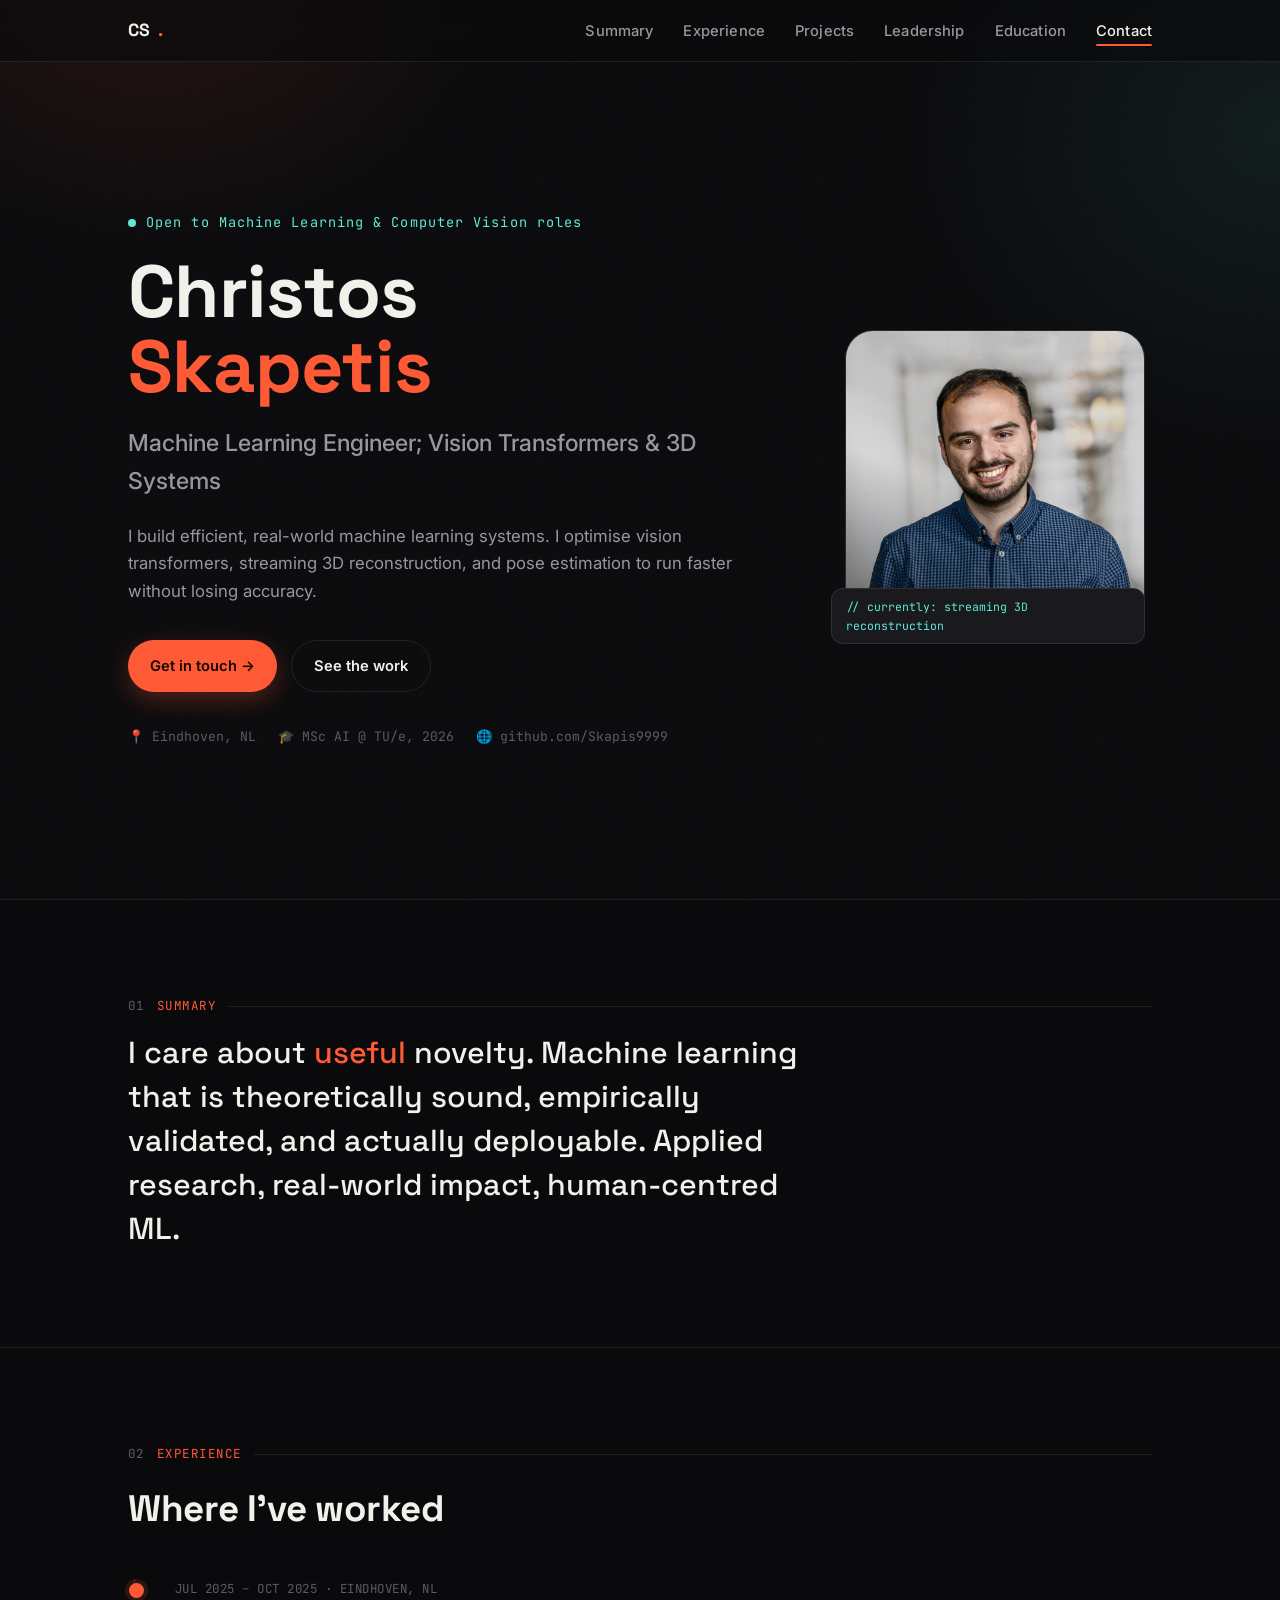
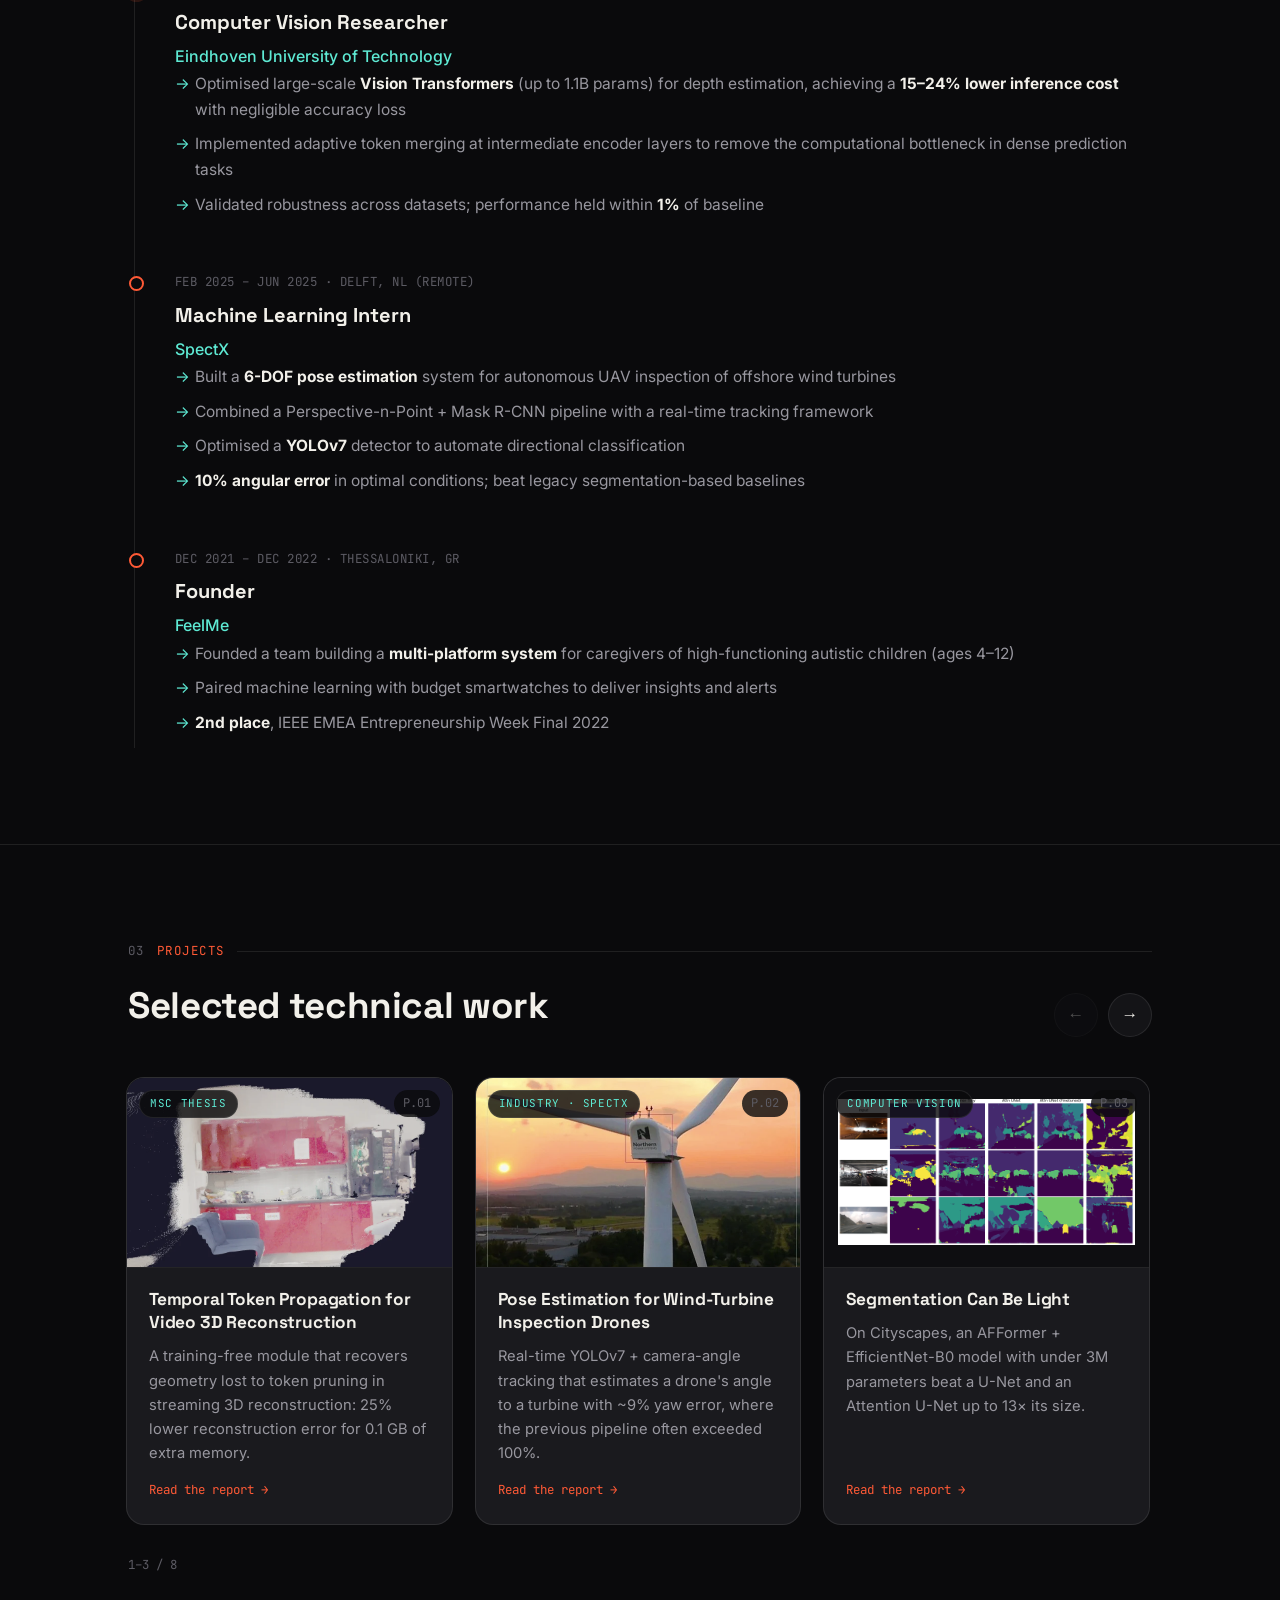
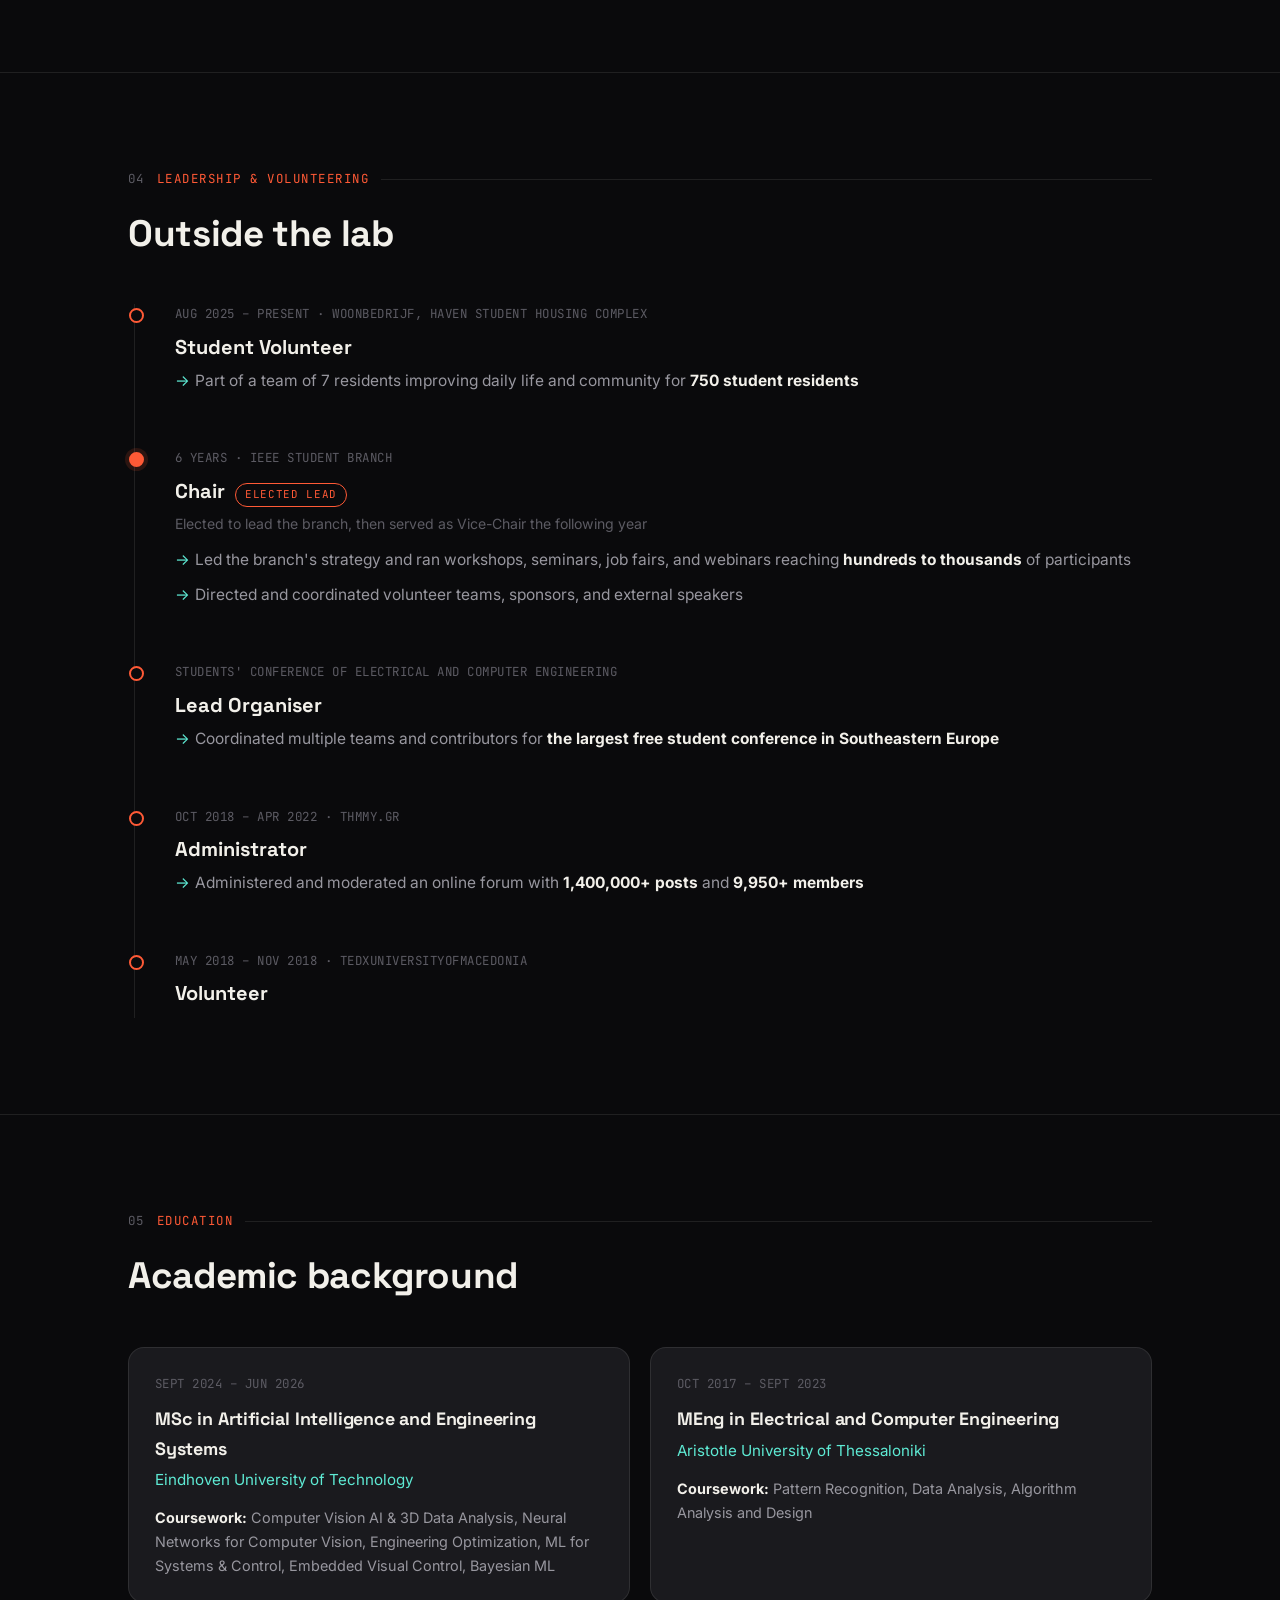
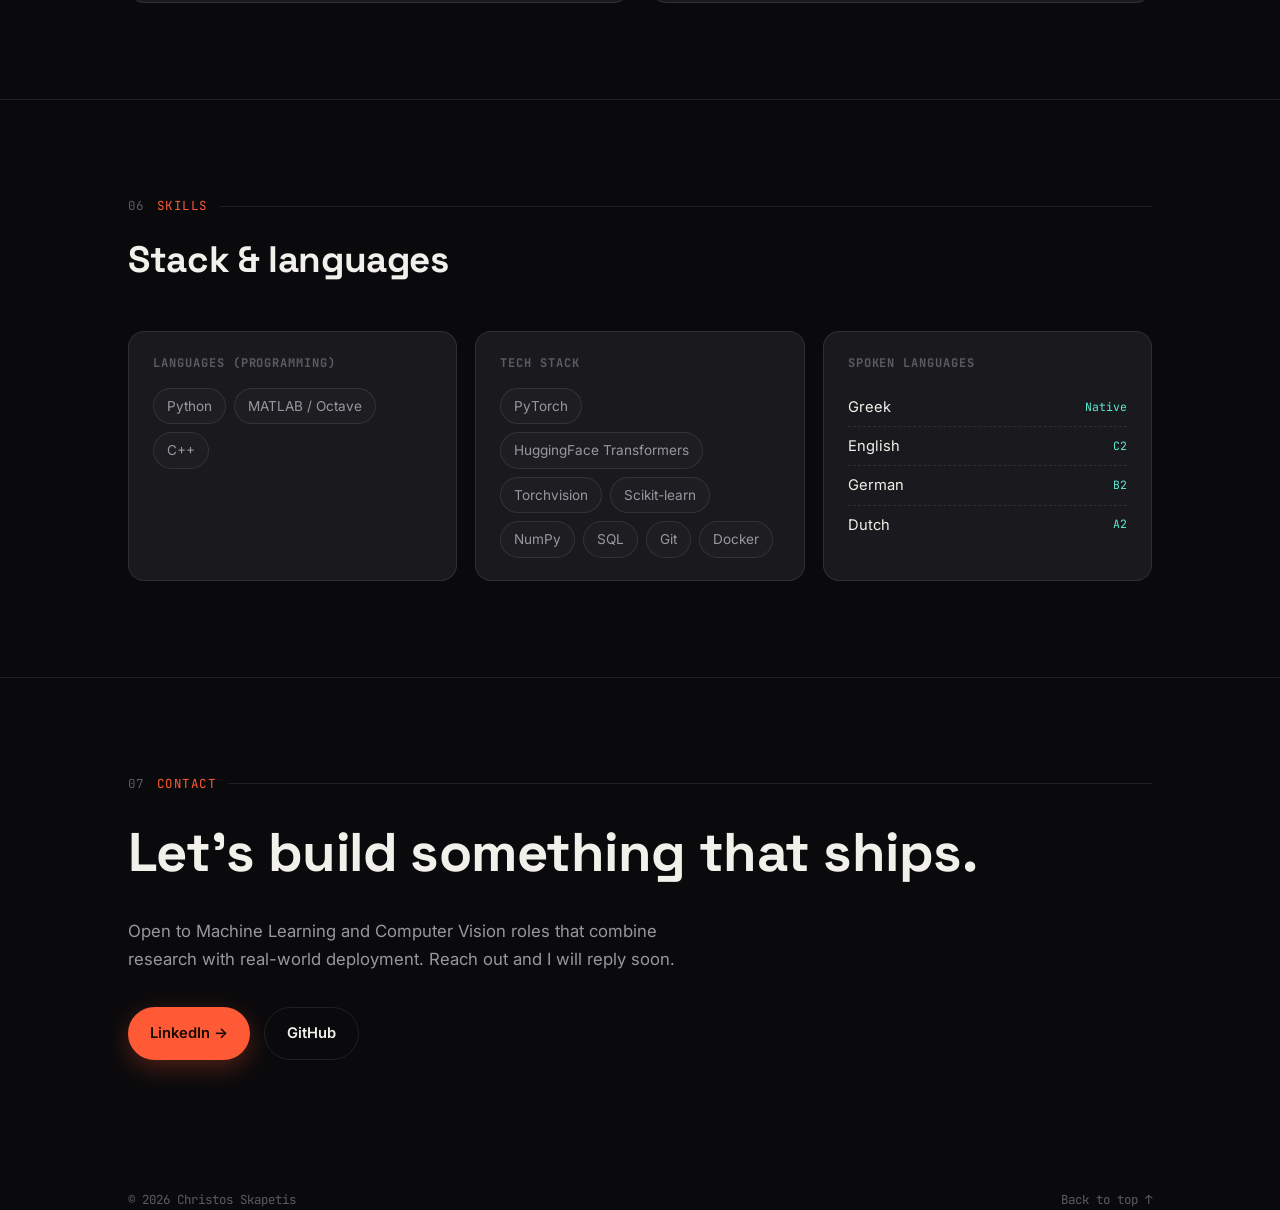
==== index.html @ 9db01f13 "Add volunteering, correct Vice-Chair order, fix MEng end date" ====
<!DOCTYPE html>
<html lang="en">
<head>
    <meta charset="UTF-8">
    <meta name="viewport" content="width=device-width, initial-scale=1.0">
        <meta name="description" content="Christos Skapetis is a Machine Learning Engineer focused on vision transformers, 3D reconstruction, depth estimation, pose estimation, and efficient AI systems.">
        <meta name="keywords" content="Christos Skapetis, machine learning engineer, computer vision, vision transformers, 3D reconstruction, depth estimation, pose estimation, streaming 3D reconstruction, token pruning, RAG, Eindhoven University of Technology">
        <meta name="author" content="Christos Skapetis">
        <meta name="robots" content="index,follow,max-image-preview:large">
        <link rel="canonical" href="https://skapis9999.github.io/">
        <meta property="og:type" content="profile">
        <meta property="og:site_name" content="Christos Skapetis">
        <meta property="og:locale" content="en_US">
        <meta property="og:title" content="Christos Skapetis - Machine Learning Engineer">
        <meta property="og:description" content="Machine Learning Engineer focused on vision transformers, 3D reconstruction, depth estimation, pose estimation, and efficient AI systems.">
        <meta property="og:url" content="https://skapis9999.github.io/">
        <meta property="og:image" content="https://skapis9999.github.io/og-image.png">
        <meta property="og:image:type" content="image/png">
        <meta property="og:image:width" content="1200">
        <meta property="og:image:height" content="630">
        <meta property="og:image:alt" content="Christos Skapetis - Machine Learning Engineer">
        <meta property="profile:first_name" content="Christos">
        <meta property="profile:last_name" content="Skapetis">
        <meta name="twitter:card" content="summary_large_image">
        <meta name="twitter:title" content="Christos Skapetis - Machine Learning Engineer">
        <meta name="twitter:description" content="Machine Learning Engineer focused on vision transformers, 3D reconstruction, depth estimation, pose estimation, and efficient AI systems.">
        <meta name="twitter:image" content="https://skapis9999.github.io/og-image.png">
        <meta name="theme-color" content="#0a0a0c">
        <link rel="icon" href="favicon.svg" type="image/svg+xml">
        <link rel="apple-touch-icon" href="apple-touch-icon.png">
        <link rel="manifest" href="manifest.json">
        <title>Christos Skapetis | Machine Learning Engineer & AI Researcher</title>
        <link rel="preconnect" href="https://fonts.googleapis.com">
        <link rel="preconnect" href="https://fonts.gstatic.com" crossorigin>
        <link href="https://fonts.googleapis.com/css2?family=Space+Grotesk:wght@500;600;700&family=Inter:wght@400;500;600&family=JetBrains+Mono:wght@400;500&display=swap" rel="stylesheet">
        <script type="application/ld+json">
        {
            "@context": "https://schema.org",
            "@type": "Person",
            "@id": "https://skapis9999.github.io/#person",
            "name": "Christos Skapetis",
            "jobTitle": "Machine Learning Engineer",
            "description": "Machine Learning Engineer focused on vision transformers, 3D reconstruction, depth estimation, pose estimation, and efficient AI systems.",
            "url": "https://skapis9999.github.io/",
            "image": "https://skapis9999.github.io/profile.jpg",
            "address": {
                "@type": "PostalAddress",
                "addressLocality": "Eindhoven",
                "addressCountry": "NL"
            },
            "sameAs": [
                "https://github.com/Skapis9999",
                "https://linkedin.com/in/christos-skapetis"
            ],
            "alumniOf": [
                {
                    "@type": "CollegeOrUniversity",
                    "name": "Eindhoven University of Technology"
                },
                {
                    "@type": "CollegeOrUniversity",
                    "name": "Aristotle University of Thessaloniki"
                }
            ],
            "knowsAbout": [
                "Machine Learning",
                "Computer Vision",
                "Vision Transformers",
                "3D Reconstruction",
                "Depth Estimation",
                "Pose Estimation",
                "PyTorch",
                "Retrieval-Augmented Generation"
            ],
            "knowsLanguage": [
                { "@type": "Language", "name": "Greek" },
                { "@type": "Language", "name": "English" },
                { "@type": "Language", "name": "German" },
                { "@type": "Language", "name": "Dutch" }
            ]
        }
        </script>
    <style>
        :root {
            --bg: #0a0a0c;
            --bg-raised: #141417;
            --bg-card: #1a1a1e;
            --line: rgba(255,255,255,0.09);
            --text: #f2f0ea;
            --text-dim: #98979f;
            --text-faint: #5c5b63;
            --accent: #ff5a36;
            --accent-soft: rgba(255,90,54,0.14);
            --accent-2: #5eead4;
            --accent-2-soft: rgba(94,234,212,0.14);
            --maxw: 1080px;
        }
        * { margin: 0; padding: 0; box-sizing: border-box; }
        html { scroll-behavior: smooth; }
        @media (prefers-reduced-motion: reduce) {
            html { scroll-behavior: auto; }
            * { animation-duration: 0.01ms !important; animation-iteration-count: 1 !important; transition-duration: 0.01ms !important; }
        }
        body {
            font-family: 'Inter', -apple-system, BlinkMacSystemFont, 'Segoe UI', sans-serif;
            background: var(--bg);
            color: var(--text);
            line-height: 1.65;
            overflow-x: hidden;
            position: relative;
        }
        body::before {
            content: "";
            position: fixed;
            inset: 0;
            z-index: 0;
            pointer-events: none;
            background:
                radial-gradient(600px 500px at 12% -5%, rgba(255,90,54,0.12), transparent 60%),
                radial-gradient(700px 600px at 100% 15%, rgba(94,234,212,0.08), transparent 55%);
        }
        .grain {
            position: fixed;
            inset: 0;
            z-index: 0;
            pointer-events: none;
            opacity: 0.035;
            background-image: url("data:image/svg+xml,%3Csvg xmlns='http://www.w3.org/2000/svg' width='140' height='140'%3E%3Cfilter id='n'%3E%3CfeTurbulence type='fractalNoise' baseFrequency='0.9' numOctaves='2' stitchTiles='stitch'/%3E%3C/filter%3E%3Crect width='100%25' height='100%25' filter='url(%23n)'/%3E%3C/svg%3E");
        }
        h1, h2, h3 { font-family: 'Space Grotesk', 'Inter', sans-serif; letter-spacing: -0.01em; }
        a { color: inherit; }
        ::selection { background: var(--accent); color: #0a0a0c; }

        .wrap { max-width: var(--maxw); margin: 0 auto; padding: 0 28px; position: relative; z-index: 1; }

        /* Nav */
        nav {
            position: fixed;
            top: 0; left: 0; right: 0;
            z-index: 50;
            backdrop-filter: blur(14px);
            background: rgba(10,10,12,0.7);
            border-bottom: 1px solid var(--line);
        }
        .nav-inner {
            max-width: var(--maxw);
            margin: 0 auto;
            padding: 16px 28px;
            display: flex;
            align-items: center;
            justify-content: space-between;
        }
        .brand {
            font-family: 'Space Grotesk', sans-serif;
            font-weight: 700;
            font-size: 1.1em;
            text-decoration: none;
            display: flex;
            align-items: center;
            gap: 8px;
        }
        .brand .dot { color: var(--accent); }
        .nav-links {
            display: flex;
            gap: 30px;
            list-style: none;
        }
        .nav-links a {
            text-decoration: none;
            color: var(--text-dim);
            font-size: 0.92em;
            font-weight: 500;
            letter-spacing: 0.01em;
            transition: color 0.2s;
            position: relative;
        }
        .nav-links a:hover, .nav-links a.active { color: var(--text); }
        .nav-links a.active::after {
            content: "";
            position: absolute;
            left: 0; right: 0; bottom: -6px;
            height: 2px;
            background: var(--accent);
            border-radius: 2px;
        }
        .nav-toggle {
            display: none;
            background: none;
            border: 1px solid var(--line);
            border-radius: 8px;
            width: 40px; height: 40px;
            color: var(--text);
            cursor: pointer;
            font-size: 1.1em;
        }
        @media (max-width: 720px) {
            .nav-links { display: none; }
            .nav-toggle { display: block; }
            .nav-links.mobile-open {
                display: flex;
                flex-direction: column;
                position: fixed;
                top: 61px; left: 0; right: 0;
                background: var(--bg-raised);
                padding: 20px 28px 26px;
                border-bottom: 1px solid var(--line);
                gap: 18px;
            }
        }

        /* Section shell */
        section { position: relative; z-index: 1; padding: 96px 0; border-bottom: 1px solid var(--line); }
        section:last-of-type { border-bottom: none; }
        .kicker {
            display: flex;
            align-items: center;
            gap: 12px;
            font-family: 'JetBrains Mono', monospace;
            font-size: 0.78em;
            letter-spacing: 0.12em;
            color: var(--accent);
            text-transform: uppercase;
            margin-bottom: 14px;
        }
        .kicker .num { color: var(--text-faint); }
        .kicker .rule { flex: 1; height: 1px; background: var(--line); }
        .section-title {
            font-size: clamp(1.6em, 4vw, 2.3em);
            font-weight: 700;
            margin-bottom: 40px;
        }
        .reveal { opacity: 0; transform: translateY(22px); transition: opacity 0.7s ease, transform 0.7s ease; }
        .reveal.in { opacity: 1; transform: translateY(0); }

        /* Hero */
        .hero {
            min-height: 100vh;
            display: flex;
            align-items: center;
            padding-top: 120px;
            padding-bottom: 60px;
            border-bottom: 1px solid var(--line);
        }
        .hero-grid {
            display: grid;
            grid-template-columns: 1.35fr 0.65fr;
            gap: 56px;
            align-items: center;
        }
        .eyebrow {
            font-family: 'JetBrains Mono', monospace;
            font-size: 0.85em;
            color: var(--accent-2);
            letter-spacing: 0.08em;
            margin-bottom: 20px;
            display: flex;
            align-items: center;
            gap: 10px;
        }
        .eyebrow .pulse {
            width: 8px; height: 8px; border-radius: 50%;
            background: var(--accent-2);
            box-shadow: 0 0 0 0 rgba(94,234,212,0.6);
            animation: pulse 2.2s infinite;
        }
        @keyframes pulse {
            0% { box-shadow: 0 0 0 0 rgba(94,234,212,0.55); }
            70% { box-shadow: 0 0 0 9px rgba(94,234,212,0); }
            100% { box-shadow: 0 0 0 0 rgba(94,234,212,0); }
        }
        .hero h1 {
            font-size: clamp(2.6em, 7vw, 4.6em);
            font-weight: 700;
            line-height: 1.02;
            margin-bottom: 20px;
        }
        .hero h1 .accent-text {
            color: var(--accent);
        }
        .hero-role {
            font-size: clamp(1.1em, 2.4vw, 1.45em);
            color: var(--text-dim);
            font-weight: 500;
            margin-bottom: 22px;
        }
        .hero-summary {
            font-size: 1.05em;
            color: var(--text-dim);
            max-width: 56ch;
            margin-bottom: 34px;
        }
        .hero-actions { display: flex; gap: 14px; flex-wrap: wrap; margin-bottom: 34px; }
        .btn {
            display: inline-flex;
            align-items: center;
            gap: 8px;
            padding: 13px 22px;
            border-radius: 999px;
            font-weight: 600;
            font-size: 0.92em;
            text-decoration: none;
            transition: transform 0.2s, box-shadow 0.2s, background 0.2s, border-color 0.2s;
        }
        .btn-primary {
            background: var(--accent);
            color: #140700;
            box-shadow: 0 8px 24px rgba(255,90,54,0.28);
        }
        .btn-primary:hover { transform: translateY(-2px); box-shadow: 0 12px 30px rgba(255,90,54,0.4); }
        .btn-ghost {
            border: 1px solid var(--line);
            color: var(--text);
            background: transparent;
        }
        .btn-ghost:hover { border-color: var(--accent-2); color: var(--accent-2); transform: translateY(-2px); }
        .hero-meta {
            display: flex;
            gap: 22px;
            flex-wrap: wrap;
            font-family: 'JetBrains Mono', monospace;
            font-size: 0.82em;
            color: var(--text-faint);
        }
        .hero-meta span { display: flex; align-items: center; gap: 7px; }

        .hero-photo-wrap {
            position: relative;
            justify-self: center;
        }
        .hero-photo-frame {
            position: relative;
            width: min(300px, 60vw);
            aspect-ratio: 1;
            border-radius: 28px;
            overflow: hidden;
            border: 1px solid var(--line);
            background: var(--bg-raised);
        }
        .hero-photo-frame img {
            width: 100%; height: 100%;
            object-fit: cover;
            filter: grayscale(45%) contrast(1.05);
            transition: filter 0.5s ease;
        }
        .hero-photo-frame:hover img { filter: grayscale(0%) contrast(1.05); }
        .hero-photo-frame::after {
            content: "";
            position: absolute; inset: 0;
            background: linear-gradient(200deg, transparent 55%, rgba(10,10,12,0.55));
            pointer-events: none;
        }
        .hero-photo-tag {
            position: absolute;
            bottom: -14px; left: -14px;
            background: var(--bg-card);
            border: 1px solid var(--line);
            border-radius: 12px;
            padding: 8px 14px;
            font-family: 'JetBrains Mono', monospace;
            font-size: 0.72em;
            color: var(--accent-2);
        }
        @media (max-width: 820px) {
            .hero-grid { grid-template-columns: 1fr; }
            .hero-photo-wrap { order: -1; }
        }

        /* Summary / manifesto */
        .manifesto p {
            font-family: 'Space Grotesk', sans-serif;
            font-size: clamp(1.3em, 3vw, 1.9em);
            font-weight: 500;
            line-height: 1.45;
            color: var(--text);
            max-width: 34ch;
        }
        .manifesto p em {
            font-style: normal;
            color: var(--accent);
        }

        /* Timeline (experience / leadership) */
        .timeline { position: relative; }
        .timeline-item {
            position: relative;
            padding-left: 40px;
            padding-bottom: 46px;
            border-left: 1px solid var(--line);
            margin-left: 6px;
        }
        .timeline-item:last-child { padding-bottom: 4px; }
        .timeline-item::before {
            content: "";
            position: absolute;
            left: -6px; top: 4px;
            width: 11px; height: 11px;
            border-radius: 50%;
            background: var(--bg);
            border: 2px solid var(--accent);
        }
        .timeline-item.lead::before { background: var(--accent); box-shadow: 0 0 0 4px var(--accent-soft); }
        .timeline-date {
            font-family: 'JetBrains Mono', monospace;
            font-size: 0.78em;
            color: var(--text-faint);
            margin-bottom: 6px;
            text-transform: uppercase;
            letter-spacing: 0.04em;
        }
        .timeline-title-row {
            display: flex;
            align-items: baseline;
            gap: 10px;
            flex-wrap: wrap;
            margin-bottom: 4px;
        }
        .timeline-title {
            font-family: 'Space Grotesk', sans-serif;
            font-size: 1.25em;
            font-weight: 700;
        }
        .timeline-badge {
            font-family: 'JetBrains Mono', monospace;
            font-size: 0.68em;
            letter-spacing: 0.06em;
            text-transform: uppercase;
            color: var(--accent);
            border: 1px solid var(--accent);
            border-radius: 999px;
            padding: 2px 9px;
        }
        .timeline-company { color: var(--accent-2); font-weight: 500; margin-bottom: 2px; }
        .timeline-location { color: var(--text-faint); font-size: 0.88em; margin-bottom: 12px; }
        .timeline-note { color: var(--text-faint); font-size: 0.88em; margin-bottom: 12px; }
        .timeline-highlights { list-style: none; }
        .timeline-highlights li {
            position: relative;
            padding-left: 20px;
            margin-bottom: 9px;
            color: var(--text-dim);
            font-size: 0.97em;
        }
        .timeline-highlights li::before {
            content: "→";
            position: absolute; left: 0; color: var(--accent-2);
        }
        .timeline-highlights strong { color: var(--text); }

        /* Projects carousel */
        .projects-head {
            display: flex;
            align-items: flex-end;
            justify-content: space-between;
            gap: 20px;
            margin-bottom: 40px;
        }
        .projects-head .section-title { margin-bottom: 0; }
        .carousel-controls { display: flex; gap: 10px; flex-shrink: 0; }
        .carousel-btn {
            width: 44px; height: 44px;
            border-radius: 50%;
            border: 1px solid var(--line);
            background: var(--bg-raised);
            color: var(--text);
            font-size: 1.05em;
            cursor: pointer;
            transition: border-color 0.2s, color 0.2s, opacity 0.2s;
        }
        .carousel-btn:hover:not(:disabled) { border-color: var(--accent-2); color: var(--accent-2); }
        .carousel-btn:disabled { opacity: 0.3; cursor: default; }
        .carousel {
            display: flex;
            gap: 22px;
            overflow-x: auto;
            scroll-snap-type: x mandatory;
            scroll-behavior: smooth;
            padding: 8px 2px 26px;
            margin: -8px -2px 0;
            scrollbar-width: thin;
            scrollbar-color: var(--text-faint) transparent;
        }
        .carousel::-webkit-scrollbar { height: 6px; }
        .carousel::-webkit-scrollbar-thumb { background: var(--text-faint); border-radius: 999px; }
        .carousel > * { flex: 0 0 clamp(270px, calc((100% - 44px) / 3), 360px); scroll-snap-align: start; }
        @media (max-width: 720px) { .carousel > * { flex-basis: 82%; } }
        .carousel-count {
            font-family: 'JetBrains Mono', monospace;
            font-size: 0.78em;
            color: var(--text-faint);
            margin-top: 4px;
        }
        .project-card {
            position: relative;
            background: var(--bg-card);
            border: 1px solid var(--line);
            border-radius: 18px;
            overflow: hidden;
            display: flex;
            flex-direction: column;
            text-decoration: none;
            color: inherit;
            transition: transform 0.3s ease, border-color 0.3s ease, box-shadow 0.3s ease;
        }
        .project-card:hover, .project-card:focus-visible {
            transform: translateY(-6px);
            border-color: rgba(255,90,54,0.4);
            box-shadow: 0 20px 40px rgba(0,0,0,0.4);
        }
        .project-card:focus-visible { outline: 2px solid var(--accent-2); outline-offset: 2px; }
        .project-kind {
            position: absolute;
            top: 12px; left: 12px;
            z-index: 2;
            font-family: 'JetBrains Mono', monospace;
            font-size: 0.68em;
            letter-spacing: 0.06em;
            text-transform: uppercase;
            padding: 4px 10px;
            border-radius: 999px;
            background: rgba(10,10,12,0.8);
            border: 1px solid var(--line);
            color: var(--accent-2);
        }
        .carousel .project-index {
            top: 12px; right: 12px;
            padding: 4px 9px;
            border-radius: 999px;
            background: rgba(10,10,12,0.8);
        }
        .project-image-wrap.cover img { object-fit: cover; padding: 0; }
        .project-cta {
            font-family: 'JetBrains Mono', monospace;
            font-size: 0.78em;
            color: var(--accent);
            margin-top: auto;
        }
        .project-card:hover .project-cta { text-decoration: underline; text-underline-offset: 4px; }
        .project-index {
            position: absolute;
            top: 14px; right: 16px;
            font-family: 'JetBrains Mono', monospace;
            font-size: 0.75em;
            color: var(--text-faint);
            z-index: 2;
        }
        .project-image-wrap {
            height: 190px;
            background: #0e0e11;
            display: flex; align-items: center; justify-content: center;
            overflow: hidden;
            border-bottom: 1px solid var(--line);
        }
        .project-image-wrap img {
            width: 100%; height: 100%;
            object-fit: contain;
            padding: 14px;
            filter: saturate(0.85);
            transition: transform 0.4s ease;
        }
        .project-card:hover .project-image-wrap img { transform: scale(1.05); }
        .project-body { padding: 20px 22px 24px; display: flex; flex-direction: column; flex: 1; }
        .project-body h3 { font-size: 1.08em; margin-bottom: 10px; line-height: 1.35; }
        .project-body p { color: var(--text-dim); font-size: 0.92em; flex: 1; margin-bottom: 14px; }
        .project-tag {
            display: inline-flex;
            align-self: flex-start;
            font-family: 'JetBrains Mono', monospace;
            font-size: 0.72em;
            letter-spacing: 0.03em;
            padding: 5px 11px;
            border-radius: 999px;
        }
        .project-tag.pending { color: var(--accent); background: var(--accent-soft); }
        .project-tag.link { color: var(--accent-2); background: var(--accent-2-soft); text-decoration: none; }
        .project-tag.link:hover { filter: brightness(1.15); }

        /* Education cards */
        .edu-grid { display: grid; grid-template-columns: repeat(auto-fit, minmax(300px, 1fr)); gap: 20px; }
        .edu-card {
            background: var(--bg-card);
            border: 1px solid var(--line);
            border-radius: 16px;
            padding: 26px 26px 24px;
        }
        .edu-card .timeline-date { margin-bottom: 10px; }
        .edu-card h3 { font-size: 1.12em; margin-bottom: 4px; }
        .edu-card .school { color: var(--accent-2); font-size: 0.95em; margin-bottom: 14px; }
        .edu-card p { color: var(--text-dim); font-size: 0.9em; }
        .edu-card p strong { color: var(--text); }

        /* Skills / bento */
        .bento {
            display: grid;
            grid-template-columns: repeat(auto-fit, minmax(220px, 1fr));
            gap: 18px;
        }
        .bento-card {
            background: var(--bg-card);
            border: 1px solid var(--line);
            border-radius: 16px;
            padding: 22px 24px;
        }
        .bento-card h4 {
            font-family: 'JetBrains Mono', monospace;
            font-size: 0.75em;
            letter-spacing: 0.08em;
            text-transform: uppercase;
            color: var(--text-faint);
            margin-bottom: 14px;
        }
        .pill-row { display: flex; flex-wrap: wrap; gap: 8px; }
        .pill {
            font-size: 0.85em;
            padding: 6px 13px;
            border-radius: 999px;
            border: 1px solid var(--line);
            color: var(--text-dim);
            background: rgba(255,255,255,0.02);
        }
        .lang-row { display: flex; align-items: center; justify-content: space-between; padding: 7px 0; border-bottom: 1px dashed var(--line); font-size: 0.92em; }
        .lang-row:last-child { border-bottom: none; }
        .lang-level { font-family: 'JetBrains Mono', monospace; font-size: 0.78em; color: var(--accent-2); }

        /* Contact / footer */
        #contact { text-align: left; }
        .contact-cta h2 {
            font-size: clamp(2em, 6vw, 3.4em);
            font-weight: 700;
            margin-bottom: 20px;
        }
        .contact-cta p { color: var(--text-dim); max-width: 50ch; margin-bottom: 34px; font-size: 1.05em; }
        footer {
            padding: 34px 0 46px;
            font-family: 'JetBrains Mono', monospace;
            font-size: 0.78em;
            color: var(--text-faint);
            display: flex;
            justify-content: space-between;
            flex-wrap: wrap;
            gap: 10px;
        }
        footer a { color: var(--text-faint); text-decoration: none; }
        footer a:hover { color: var(--accent-2); }
    </style>
    <noscript><style>.reveal { opacity: 1 !important; transform: none !important; }</style></noscript>
</head>
<body>
<div class="grain"></div>

<nav>
    <div class="nav-inner">
        <a href="#top" class="brand">CS<span class="dot">.</span></a>
        <ul class="nav-links" id="navLinks">
            <li><a href="#about" data-nav>Summary</a></li>
            <li><a href="#experience" data-nav>Experience</a></li>
            <li><a href="#projects" data-nav>Projects</a></li>
            <li><a href="#leadership" data-nav>Leadership</a></li>
            <li><a href="#education" data-nav>Education</a></li>
            <li><a href="#contact" data-nav>Contact</a></li>
        </ul>
        <button class="nav-toggle" id="navToggle" aria-label="Toggle menu">☰</button>
    </div>
</nav>

<header class="hero" id="top">
    <div class="wrap hero-grid">
        <div class="reveal in">
            <div class="eyebrow"><span class="pulse"></span>Open to Machine Learning & Computer Vision roles</div>
            <h1>Christos<br><span class="accent-text">Skapetis</span></h1>
            <div class="hero-role">Machine Learning Engineer; Vision Transformers &amp; 3D Systems</div>
            <p class="hero-summary">I build efficient, real-world machine learning systems. I optimise vision transformers, streaming 3D reconstruction, and pose estimation to run faster without losing accuracy.</p>
            <div class="hero-actions">
                <a class="btn btn-primary" href="#contact">Get in touch →</a>
                <a class="btn btn-ghost" href="#projects">See the work</a>
            </div>
            <div class="hero-meta">
                <span>📍 Eindhoven, NL</span>
                <span>🎓 MSc AI @ TU/e, 2026</span>
                <span>🌐 github.com/Skapis9999</span>
            </div>
        </div>
        <div class="hero-photo-wrap reveal in">
            <div class="hero-photo-frame">
                <img src="images/profile.jpg" alt="Christos Skapetis">
            </div>
            <div class="hero-photo-tag">// currently: streaming 3D reconstruction</div>
        </div>
    </div>
</header>

<section id="about">
    <div class="wrap">
        <div class="kicker reveal"><span class="num">01</span> Summary <span class="rule"></span></div>
        <div class="manifesto reveal">
            <p>I care about <em>useful</em> novelty. Machine learning that is theoretically sound, empirically validated, and actually deployable. Applied research, real-world impact, human-centred ML.</p>
        </div>
    </div>
</section>

<section id="experience">
    <div class="wrap">
        <div class="kicker reveal"><span class="num">02</span> Experience <span class="rule"></span></div>
        <h2 class="section-title reveal">Where I've worked</h2>

        <div class="timeline">
            <div class="timeline-item lead reveal">
                <div class="timeline-date">Jul 2025 – Oct 2025 · Eindhoven, NL</div>
                <div class="timeline-title-row">
                    <div class="timeline-title">Computer Vision Researcher</div>
                </div>
                <div class="timeline-company">Eindhoven University of Technology</div>
                <ul class="timeline-highlights">
                    <li>Optimised large-scale <strong>Vision Transformers</strong> (up to 1.1B params) for depth estimation, achieving a <strong>15–24% lower inference cost</strong> with negligible accuracy loss</li>
                    <li>Implemented adaptive token merging at intermediate encoder layers to remove the computational bottleneck in dense prediction tasks</li>
                    <li>Validated robustness across datasets; performance held within <strong>1%</strong> of baseline</li>
                </ul>
            </div>

            <div class="timeline-item reveal">
                <div class="timeline-date">Feb 2025 – Jun 2025 · Delft, NL (Remote)</div>
                <div class="timeline-title-row">
                    <div class="timeline-title">Machine Learning Intern</div>
                </div>
                <div class="timeline-company">SpectX</div>
                <ul class="timeline-highlights">
                    <li>Built a <strong>6-DOF pose estimation</strong> system for autonomous UAV inspection of offshore wind turbines</li>
                    <li>Combined a Perspective-n-Point + Mask R-CNN pipeline with a real-time tracking framework</li>
                    <li>Optimised a <strong>YOLOv7</strong> detector to automate directional classification</li>
                    <li><strong>10% angular error</strong> in optimal conditions; beat legacy segmentation-based baselines</li>
                </ul>
            </div>

            <div class="timeline-item reveal">
                <div class="timeline-date">Dec 2021 – Dec 2022 · Thessaloniki, GR</div>
                <div class="timeline-title-row">
                    <div class="timeline-title">Founder</div>
                </div>
                <div class="timeline-company">FeelMe</div>
                <ul class="timeline-highlights">
                    <li>Founded a team building a <strong>multi-platform system</strong> for caregivers of high-functioning autistic children (ages 4–12)</li>
                    <li>Paired machine learning with budget smartwatches to deliver insights and alerts</li>
                    <li><strong>2nd place</strong>, IEEE EMEA Entrepreneurship Week Final 2022</li>
                </ul>
            </div>
        </div>
    </div>
</section>

<section id="projects">
    <div class="wrap">
        <div class="kicker reveal"><span class="num">03</span> Projects <span class="rule"></span></div>
        <div class="projects-head">
            <h2 class="section-title reveal">Selected technical work</h2>
            <div class="carousel-controls" aria-label="Scroll projects">
                <button class="carousel-btn" id="carPrev" aria-label="Previous projects">←</button>
                <button class="carousel-btn" id="carNext" aria-label="Next projects">→</button>
            </div>
        </div>

        <div class="carousel" id="projectCarousel" tabindex="0" aria-label="Projects">
            <a class="project-card" href="projects/ttp.html">
                <span class="project-kind">MSc Thesis</span>
                <span class="project-index">P.01</span>
                <div class="project-image-wrap cover">
                    <img src="images/projects/ttp/7scenes-ttp.webp" alt="3D reconstruction of a kitchen produced with Temporal Token Propagation" loading="lazy">
                </div>
                <div class="project-body">
                    <h3>Temporal Token Propagation for Video 3D Reconstruction</h3>
                    <p>A training-free module that recovers geometry lost to token pruning in streaming 3D reconstruction: 25% lower reconstruction error for 0.1&nbsp;GB of extra memory.</p>
                    <span class="project-cta">Read the report →</span>
                </div>
            </a>

            <a class="project-card" href="projects/spectx-pose.html">
                <span class="project-kind">Industry · SpectX</span>
                <span class="project-index">P.02</span>
                <div class="project-image-wrap cover">
                    <img src="images/projects/spectx/back-side.webp" alt="Wind turbine at sunset, detected from the back side" loading="lazy">
                </div>
                <div class="project-body">
                    <h3>Pose Estimation for Wind-Turbine Inspection Drones</h3>
                    <p>Real-time YOLOv7 + camera-angle tracking that estimates a drone's angle to a turbine with ~9% yaw error, where the previous pipeline often exceeded 100%.</p>
                    <span class="project-cta">Read the report →</span>
                </div>
            </a>

            <a class="project-card" href="projects/edge-segmentation.html">
                <span class="project-kind">Computer Vision</span>
                <span class="project-index">P.03</span>
                <div class="project-image-wrap">
                    <img src="images/edge-segmentation.png" alt="Segmentation outputs of several models on Cityscapes scenes" loading="lazy">
                </div>
                <div class="project-body">
                    <h3>Segmentation Can Be Light</h3>
                    <p>On Cityscapes, an AFFormer + EfficientNet-B0 model with under 3M parameters beat a U-Net and an Attention U-Net up to 13× its size.</p>
                    <span class="project-cta">Read the report →</span>
                </div>
            </a>

            <a class="project-card" href="projects/unbalanced-disk.html">
                <span class="project-kind">ML for Control</span>
                <span class="project-index">P.04</span>
                <div class="project-image-wrap cover">
                    <img src="images/projects/unbalanced-disk/system.webp" alt="The unbalanced disk hardware setup" loading="lazy">
                </div>
                <div class="project-body">
                    <h3>Swinging Up an Unbalanced Disk</h3>
                    <p>Learned a nonlinear system's dynamics with LSTMs and Gaussian processes, then trained SAC agents that swing it upright on real hardware.</p>
                    <span class="project-cta">Read the report →</span>
                </div>
            </a>

            <a class="project-card" href="projects/jetbot.html">
                <span class="project-kind">Robotics</span>
                <span class="project-index">P.05</span>
                <div class="project-image-wrap cover">
                    <img src="images/projects/jetbot/jetbot.webp" alt="The JetBot robot car built on an NVIDIA Jetson Nano" loading="lazy">
                </div>
                <div class="project-body">
                    <h3>Autonomous JetBot</h3>
                    <p>A tiny self-driving car that takes a driving test: it reads lanes, traffic signs, hand signals and Formula 1-style racing flags.</p>
                    <span class="project-cta">Read the report →</span>
                </div>
            </a>

            <a class="project-card" href="https://github.com/Skapis9999/DiplomaThesis" target="_blank" rel="noopener">
                <span class="project-kind">MEng Thesis · NLP</span>
                <span class="project-index">P.06</span>
                <div class="project-image-wrap">
                    <img src="images/local-rag.png" alt="Diagram of the local RAG indexing and search pipelines" loading="lazy">
                </div>
                <div class="project-body">
                    <h3>Local RAG Pipeline with Dynamic Web Grounding</h3>
                    <p>A privacy-first retrieval pipeline using transformer encoders to ground answers in real-time web data. Fully offline-capable, with traceable sources, URLs, and confidence scores.</p>
                    <span class="project-cta">View repository ↗</span>
                </div>
            </a>

            <a class="project-card" href="projects/streaming-qa.html">
                <span class="project-kind">RAG · Streaming</span>
                <span class="project-index">P.07</span>
                <div class="project-image-wrap">
                    <img src="images/projects/streaming-qa/architecture.svg" alt="Architecture of the streaming question-answering system, with Kafka topics between each stage" loading="lazy">
                </div>
                <div class="project-body">
                    <h3>Streaming Web Question Answering on Kubernetes</h3>
                    <p>My thesis rebuilt with Kafka, Spark and a local LLM: it searches the live web, reads pages in parallel and answers with citations. 84% correct (LLM-graded) on the 49 thesis questions.</p>
                    <span class="project-cta">Read the report →</span>
                </div>
            </a>

            <a class="project-card" href="projects/local-agent.html">
                <span class="project-kind">AI Agent</span>
                <span class="project-index">P.08</span>
                <div class="project-image-wrap">
                    <img src="images/projects/local-agent/agent-loop.svg" alt="Architecture of the local agent: an index of files and a local LLM calling search, read and browse tools in a loop" loading="lazy">
                </div>
                <div class="project-body">
                    <h3>A Local AI Agent for My Files</h3>
                    <p>A tool-calling agent written from scratch on a local LLM. It decides how to search, read and browse 1,094 files to answer a question, and nothing leaves the machine.</p>
                    <span class="project-cta">Read the report →</span>
                </div>
            </a>
        </div>
        <div class="carousel-count" id="carCount" aria-live="polite"></div>
    </div>
</section>

<section id="leadership">
    <div class="wrap">
        <div class="kicker reveal"><span class="num">04</span> Leadership &amp; Volunteering <span class="rule"></span></div>
        <h2 class="section-title reveal">Outside the lab</h2>

        <div class="timeline">
            <div class="timeline-item reveal">
                <div class="timeline-date">Aug 2025 – Present · Woonbedrijf, Haven Student Housing Complex</div>
                <div class="timeline-title-row">
                    <div class="timeline-title">Student Volunteer</div>
                </div>
                <ul class="timeline-highlights">
                    <li>Part of a team of 7 residents improving daily life and community for <strong>750 student residents</strong></li>
                </ul>
            </div>

            <div class="timeline-item lead reveal">
                <div class="timeline-date">6 years · IEEE Student Branch</div>
                <div class="timeline-title-row">
                    <div class="timeline-title">Chair</div>
                    <span class="timeline-badge">Elected lead</span>
                </div>
                <div class="timeline-note">Elected to lead the branch, then served as Vice-Chair the following year</div>
                <ul class="timeline-highlights">
                    <li>Led the branch's strategy and ran workshops, seminars, job fairs, and webinars reaching <strong>hundreds to thousands</strong> of participants</li>
                    <li>Directed and coordinated volunteer teams, sponsors, and external speakers</li>
                </ul>
            </div>

            <div class="timeline-item reveal">
                <div class="timeline-date">Students' Conference of Electrical and Computer Engineering</div>
                <div class="timeline-title-row">
                    <div class="timeline-title">Lead Organiser</div>
                </div>
                <ul class="timeline-highlights">
                    <li>Coordinated multiple teams and contributors for <strong>the largest free student conference in Southeastern Europe</strong></li>
                </ul>
            </div>

            <div class="timeline-item reveal">
                <div class="timeline-date">Oct 2018 – Apr 2022 · thmmy.gr</div>
                <div class="timeline-title-row">
                    <div class="timeline-title">Administrator</div>
                </div>
                <ul class="timeline-highlights">
                    <li>Administered and moderated an online forum with <strong>1,400,000+ posts</strong> and <strong>9,950+ members</strong></li>
                </ul>
            </div>

            <div class="timeline-item reveal">
                <div class="timeline-date">May 2018 – Nov 2018 · TEDxUniversityofMacedonia</div>
                <div class="timeline-title-row">
                    <div class="timeline-title">Volunteer</div>
                </div>
            </div>
        </div>
    </div>
</section>

<section id="education">
    <div class="wrap">
        <div class="kicker reveal"><span class="num">05</span> Education <span class="rule"></span></div>
        <h2 class="section-title reveal">Academic background</h2>

        <div class="edu-grid">
            <div class="edu-card reveal">
                <div class="timeline-date">Sept 2024 – Jun 2026</div>
                <h3>MSc in Artificial Intelligence and Engineering Systems</h3>
                <div class="school">Eindhoven University of Technology</div>
                <p><strong>Coursework:</strong> Computer Vision AI &amp; 3D Data Analysis, Neural Networks for Computer Vision, Engineering Optimization, ML for Systems &amp; Control, Embedded Visual Control, Bayesian ML</p>
            </div>
            <div class="edu-card reveal">
                <div class="timeline-date">Oct 2017 – Sept 2023</div>
                <h3>MEng in Electrical and Computer Engineering</h3>
                <div class="school">Aristotle University of Thessaloniki</div>
                <p><strong>Coursework:</strong> Pattern Recognition, Data Analysis, Algorithm Analysis and Design</p>
            </div>
        </div>
    </div>
</section>

<section id="skills">
    <div class="wrap">
        <div class="kicker reveal"><span class="num">06</span> Skills <span class="rule"></span></div>
        <h2 class="section-title reveal">Stack &amp; languages</h2>

        <div class="bento">
            <div class="bento-card reveal">
                <h4>Languages (Programming)</h4>
                <div class="pill-row">
                    <span class="pill">Python</span>
                    <span class="pill">MATLAB / Octave</span>
                    <span class="pill">C++</span>
                </div>
            </div>
            <div class="bento-card reveal">
                <h4>Tech Stack</h4>
                <div class="pill-row">
                    <span class="pill">PyTorch</span>
                    <span class="pill">HuggingFace Transformers</span>
                    <span class="pill">Torchvision</span>
                    <span class="pill">Scikit-learn</span>
                    <span class="pill">NumPy</span>
                    <span class="pill">SQL</span>
                    <span class="pill">Git</span>
                    <span class="pill">Docker</span>
                </div>
            </div>
            <div class="bento-card reveal">
                <h4>Spoken Languages</h4>
                <div class="lang-row"><span>Greek</span><span class="lang-level">Native</span></div>
                <div class="lang-row"><span>English</span><span class="lang-level">C2</span></div>
                <div class="lang-row"><span>German</span><span class="lang-level">B2</span></div>
                <div class="lang-row"><span>Dutch</span><span class="lang-level">A2</span></div>
            </div>
        </div>
    </div>
</section>

<section id="contact">
    <div class="wrap contact-cta">
        <div class="kicker reveal"><span class="num">07</span> Contact <span class="rule"></span></div>
        <h2 class="reveal">Let's build something that ships.</h2>
        <p class="reveal">Open to Machine Learning and Computer Vision roles that combine research with real-world deployment. Reach out and I will reply soon.</p>
        <div class="hero-actions reveal">
            <a class="btn btn-primary" href="https://linkedin.com/in/christos-skapetis" target="_blank" rel="noopener">LinkedIn →</a>
            <a class="btn btn-ghost" href="https://github.com/Skapis9999" target="_blank" rel="noopener">GitHub</a>
        </div>
    </div>
</section>

<footer class="wrap">
    <span>© 2026 Christos Skapetis</span>
    <span><a href="#top">Back to top ↑</a></span>
</footer>

<script>
    // Mobile nav toggle
    const navToggle = document.getElementById('navToggle');
    const navLinks = document.getElementById('navLinks');
    navToggle.addEventListener('click', () => {
        navLinks.classList.toggle('mobile-open');
    });
    navLinks.querySelectorAll('a').forEach(a => a.addEventListener('click', () => {
        navLinks.classList.remove('mobile-open');
    }));

    // Scroll reveal
    const revealEls = document.querySelectorAll('.reveal');
    const io = new IntersectionObserver((entries) => {
        entries.forEach(entry => {
            if (entry.isIntersecting) {
                entry.target.classList.add('in');
                io.unobserve(entry.target);
            }
        });
    }, { threshold: 0.15 });
    revealEls.forEach(el => io.observe(el));

    // Active nav link on scroll
    const sections = document.querySelectorAll('section[id]');
    const navAnchors = document.querySelectorAll('.nav-links a[data-nav]');
    const navObserver = new IntersectionObserver((entries) => {
        entries.forEach(entry => {
            const id = entry.target.getAttribute('id');
            const link = document.querySelector('.nav-links a[href="#' + id + '"]');
            if (!link) return;
            if (entry.isIntersecting) {
                navAnchors.forEach(a => a.classList.remove('active'));
                link.classList.add('active');
            }
        });
    }, { rootMargin: '-45% 0px -50% 0px' });
    sections.forEach(s => navObserver.observe(s));

    // Projects carousel
    const carousel = document.getElementById('projectCarousel');
    const carPrev = document.getElementById('carPrev');
    const carNext = document.getElementById('carNext');
    const carCount = document.getElementById('carCount');
    const cards = carousel.children;
    const step = () => cards[0].getBoundingClientRect().width + parseFloat(getComputedStyle(carousel).columnGap || 22);
    const updateCarousel = () => {
        const maxScroll = carousel.scrollWidth - carousel.clientWidth - 2;
        carPrev.disabled = carousel.scrollLeft <= 2;
        carNext.disabled = carousel.scrollLeft >= maxScroll;
        const first = Math.round(carousel.scrollLeft / step()) + 1;
        const visible = Math.max(1, Math.round(carousel.clientWidth / step()));
        const last = Math.min(cards.length, first + visible - 1);
        carCount.textContent = (first === last ? first : first + '–' + last) + ' / ' + cards.length;
    };
    carPrev.addEventListener('click', () => carousel.scrollBy({ left: -step(), behavior: 'smooth' }));
    carNext.addEventListener('click', () => carousel.scrollBy({ left: step(), behavior: 'smooth' }));
    carousel.addEventListener('scroll', () => requestAnimationFrame(updateCarousel), { passive: true });
    window.addEventListener('resize', updateCarousel);
    updateCarousel();
</script>

</body>
</html>
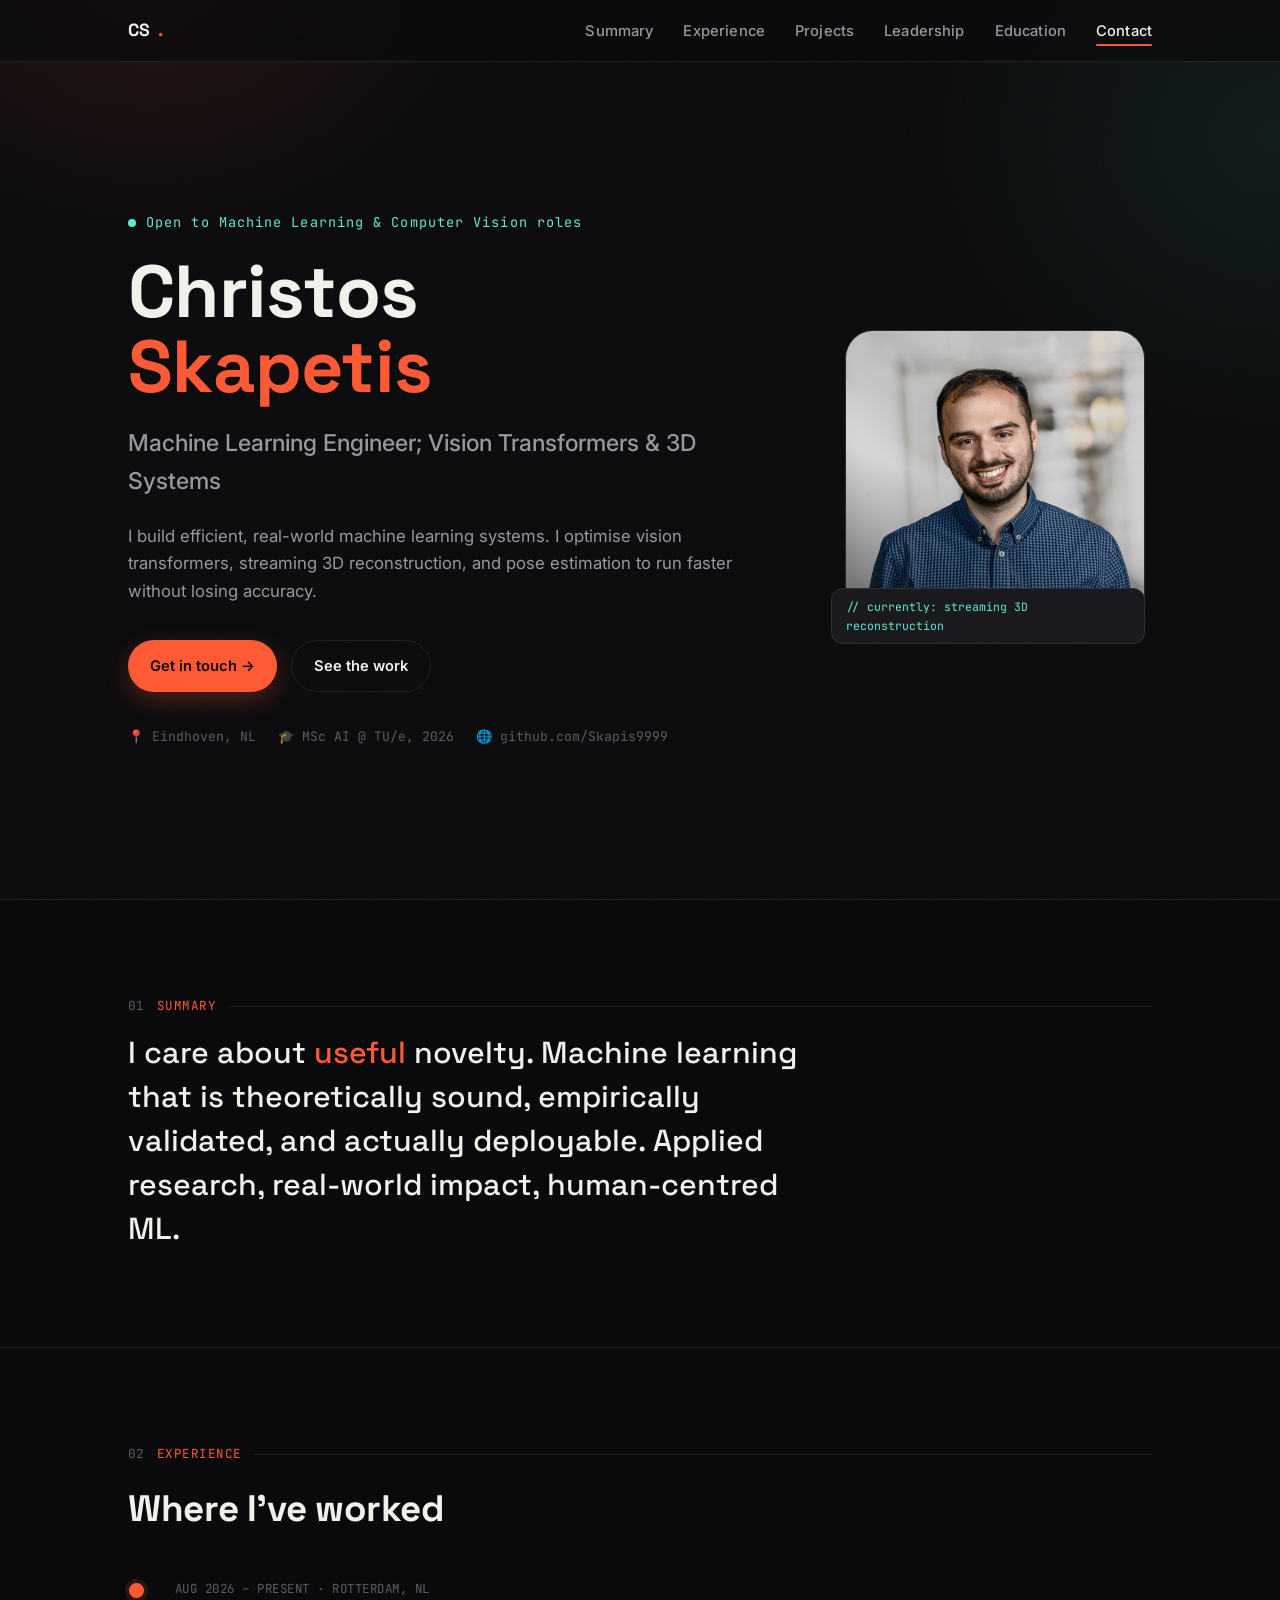
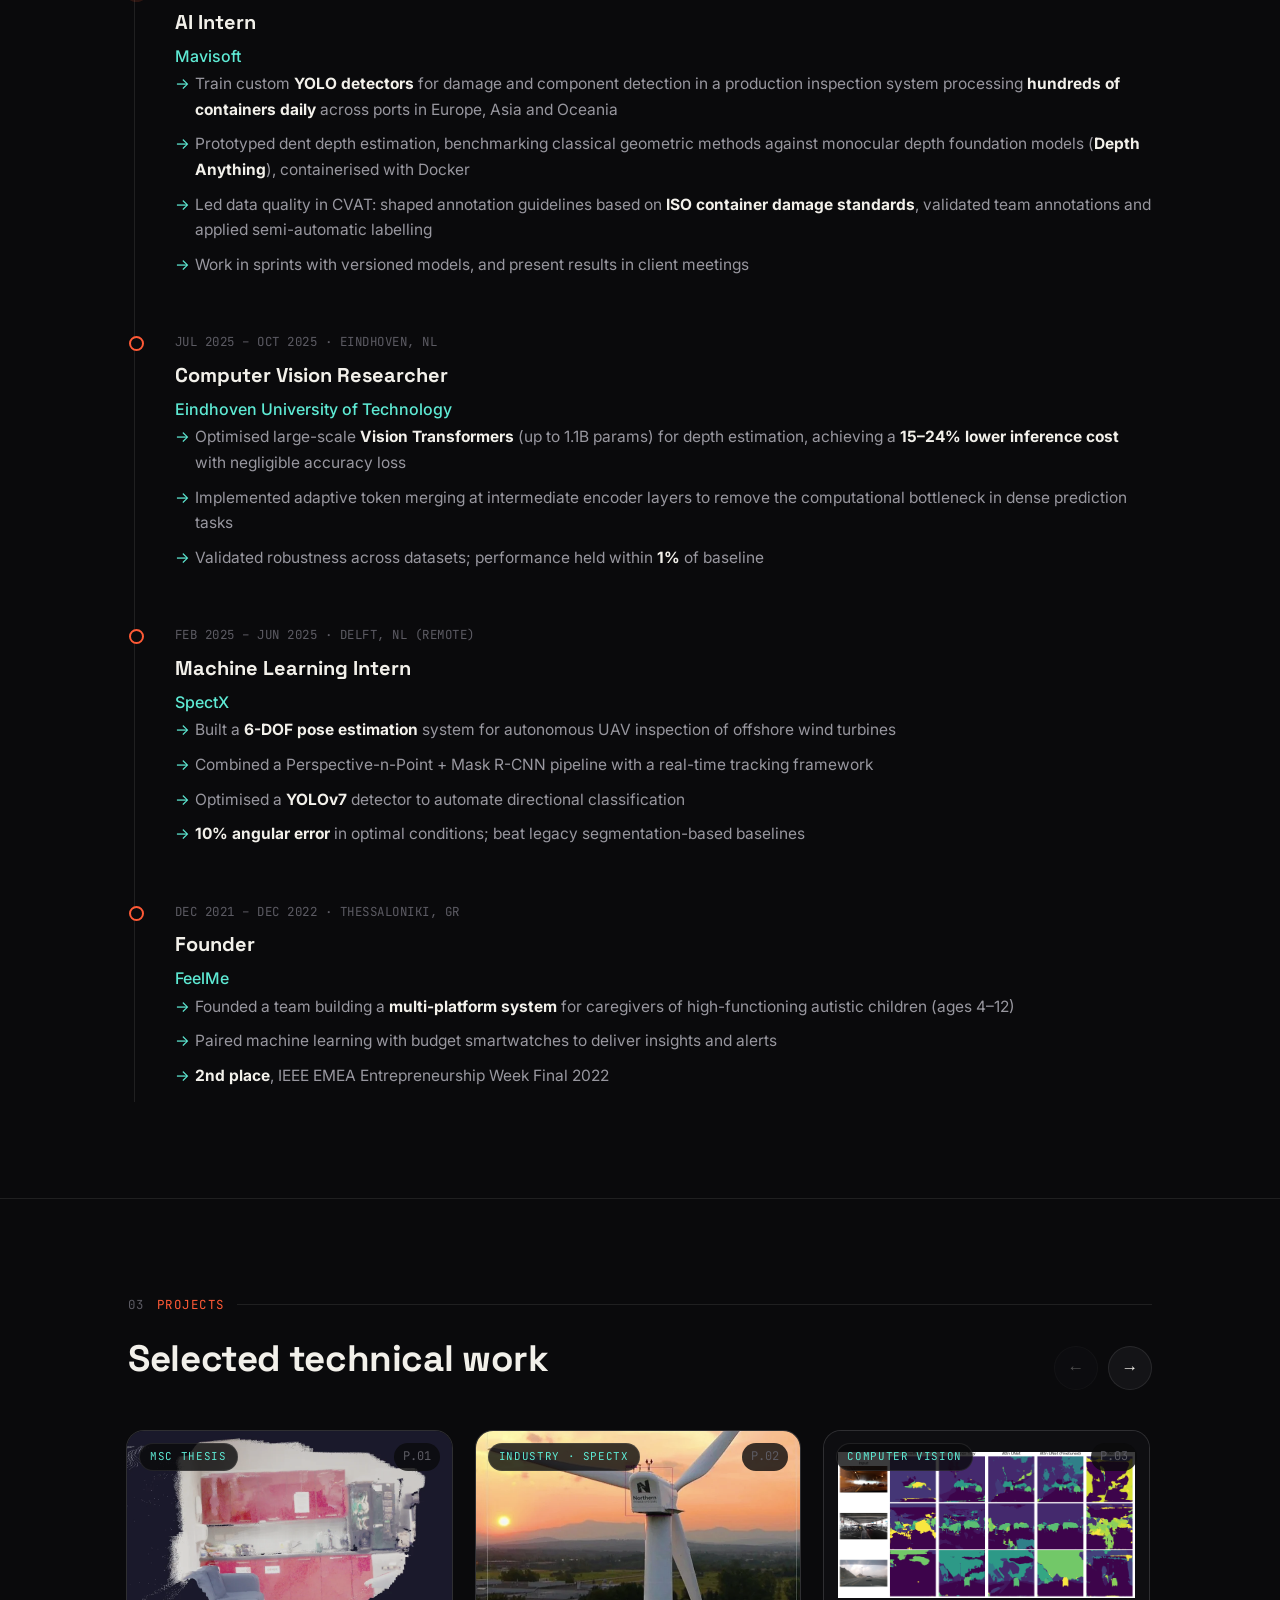
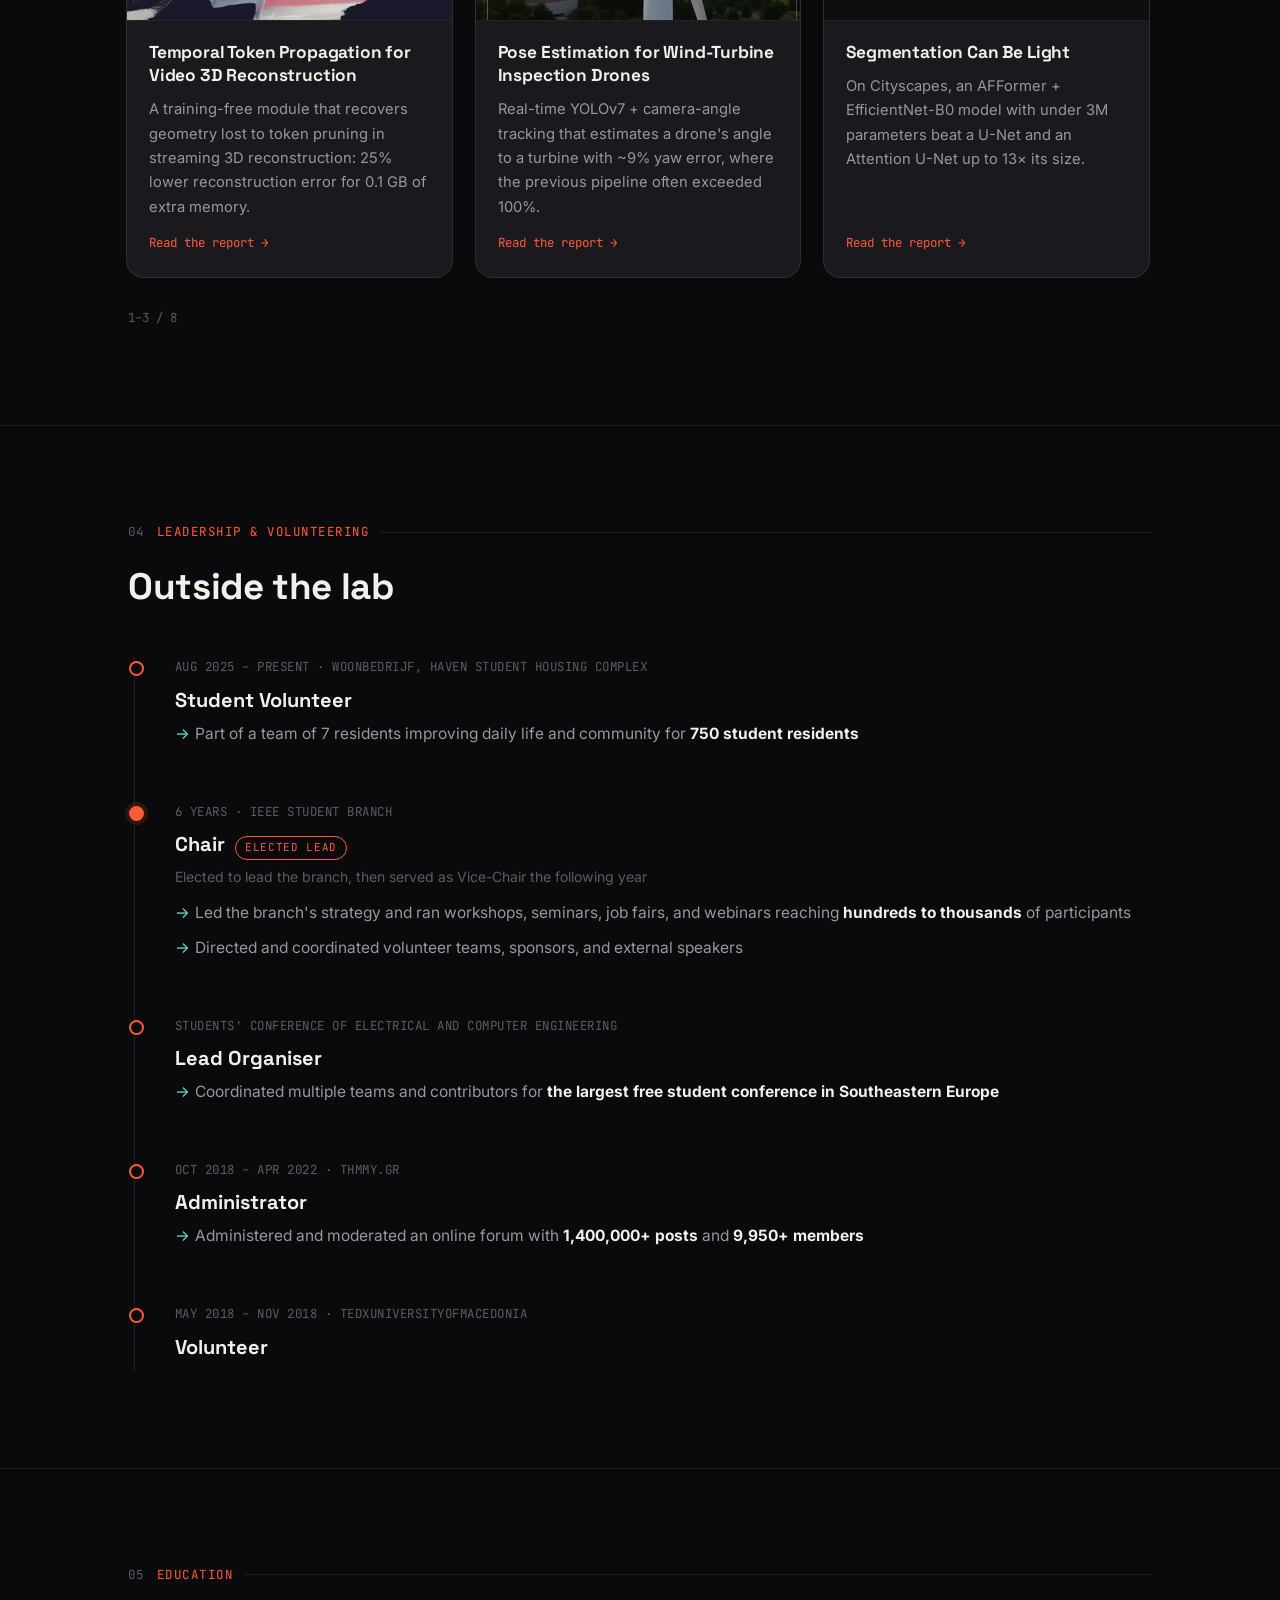
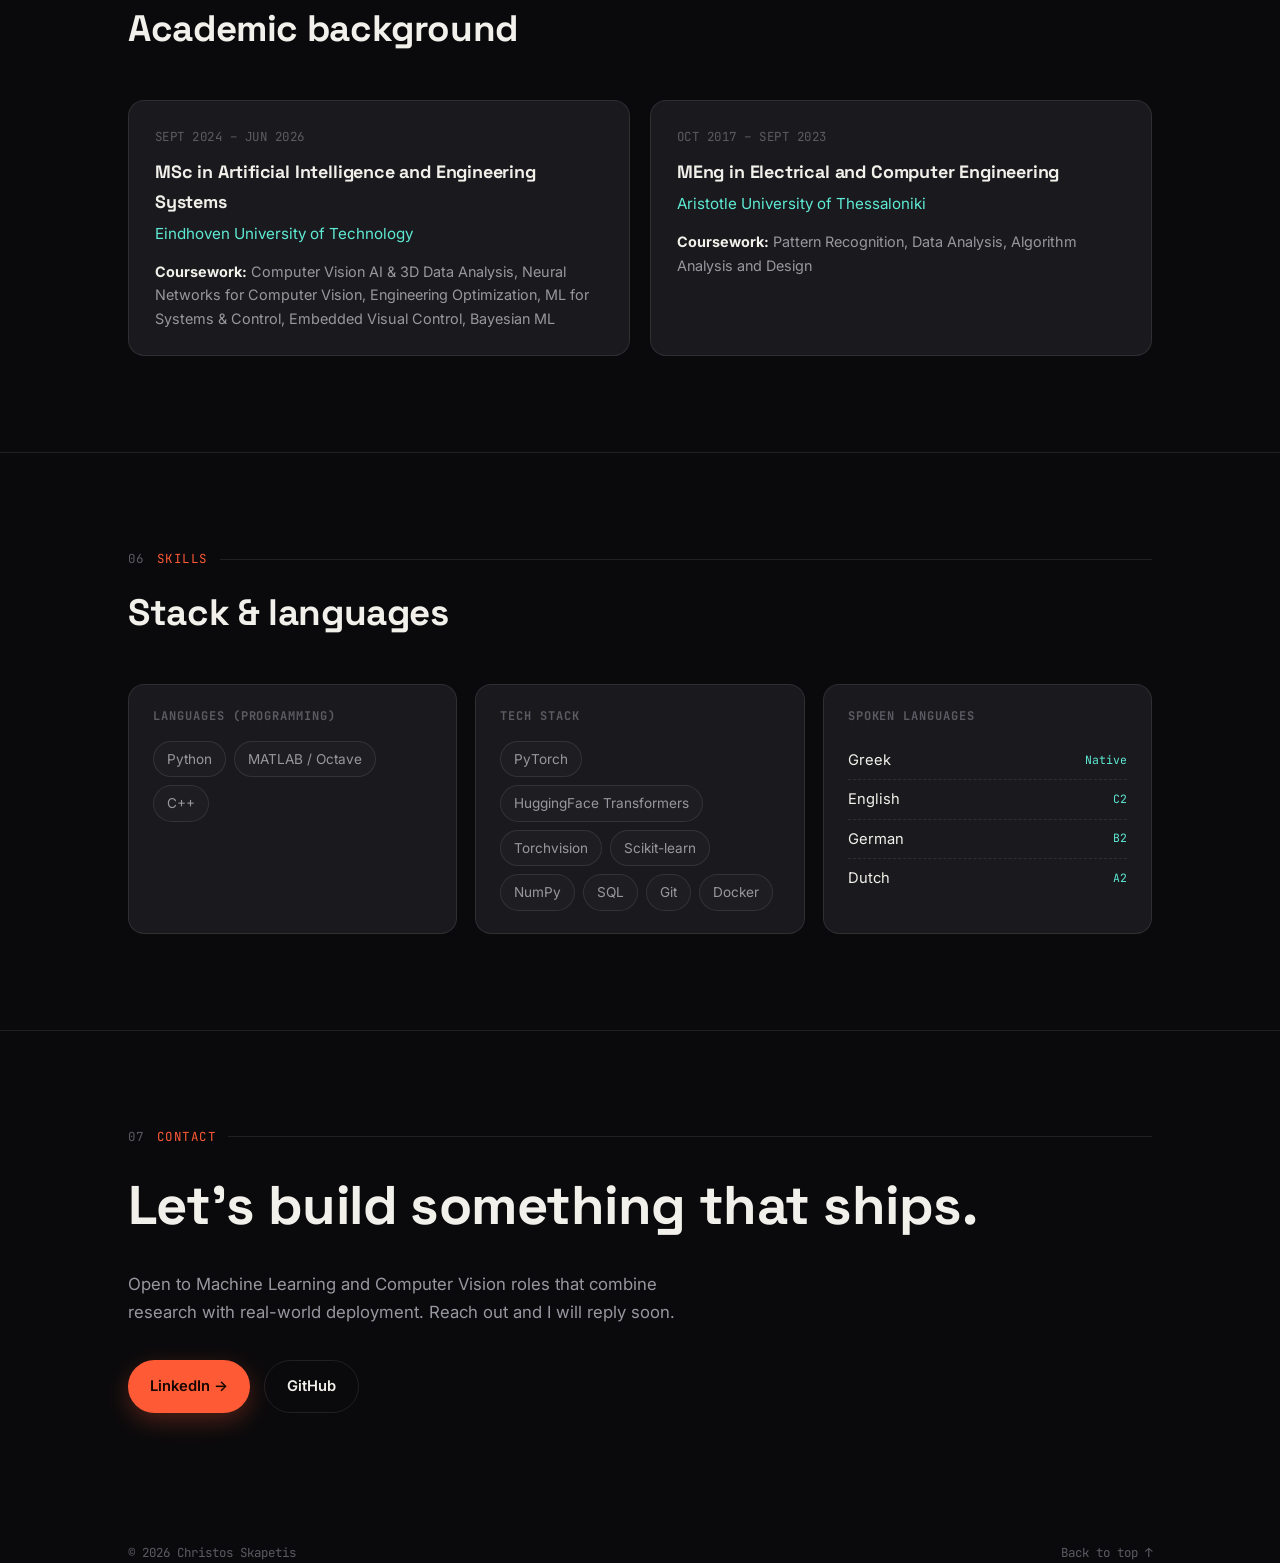
==== commit 07d30be1: "Add Mavisoft to experience" ====
--- a/index.html
+++ b/index.html
@@ -704,6 +704,20 @@
 
         <div class="timeline">
             <div class="timeline-item lead reveal">
+                <div class="timeline-date">Aug 2026 – Present · Rotterdam, NL</div>
+                <div class="timeline-title-row">
+                    <div class="timeline-title">AI Intern</div>
+                </div>
+                <div class="timeline-company">Mavisoft</div>
+                <ul class="timeline-highlights">
+                    <li>Train custom <strong>YOLO detectors</strong> for damage and component detection in a production inspection system processing <strong>hundreds of containers daily</strong> across ports in Europe, Asia and Oceania</li>
+                    <li>Prototyped dent depth estimation, benchmarking classical geometric methods against monocular depth foundation models (<strong>Depth Anything</strong>), containerised with Docker</li>
+                    <li>Led data quality in CVAT: shaped annotation guidelines based on <strong>ISO container damage standards</strong>, validated team annotations and applied semi-automatic labelling</li>
+                    <li>Work in sprints with versioned models, and present results in client meetings</li>
+                </ul>
+            </div>
+
+            <div class="timeline-item reveal">
                 <div class="timeline-date">Jul 2025 – Oct 2025 · Eindhoven, NL</div>
                 <div class="timeline-title-row">
                     <div class="timeline-title">Computer Vision Researcher</div>
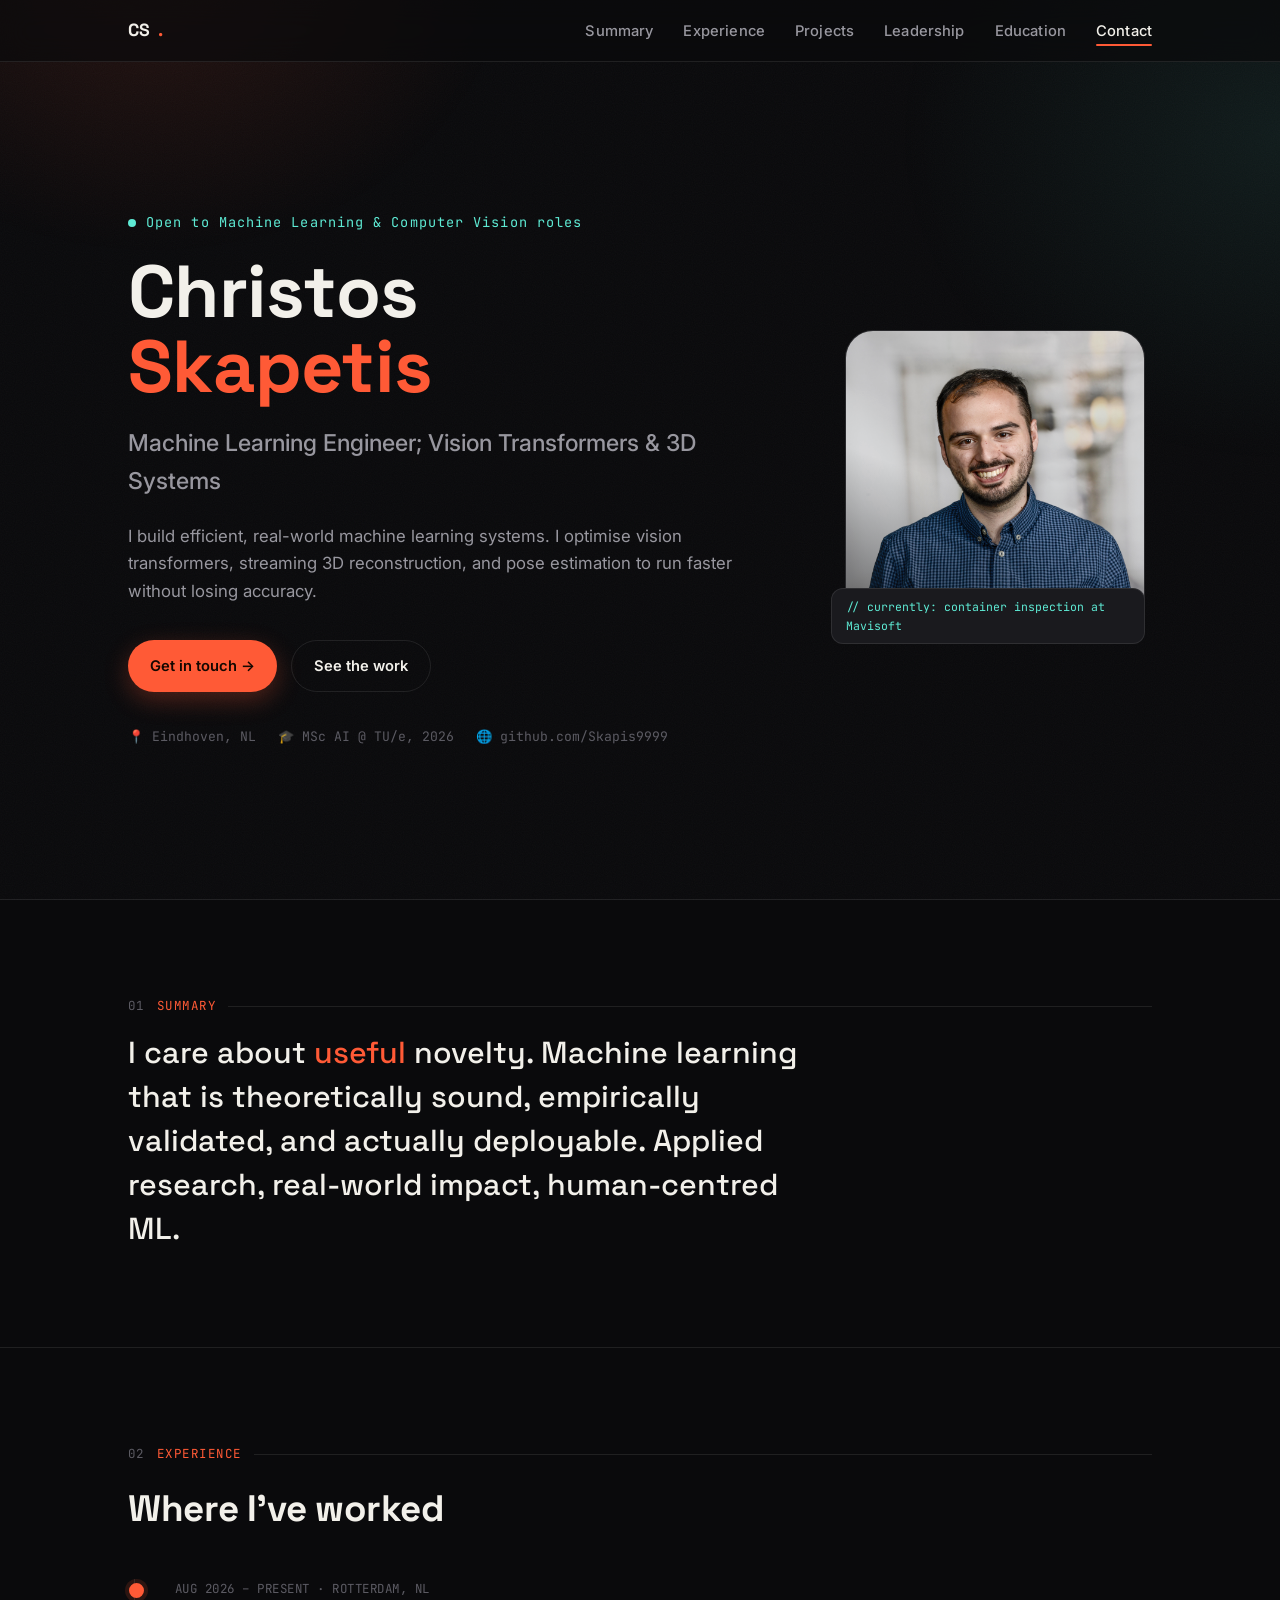
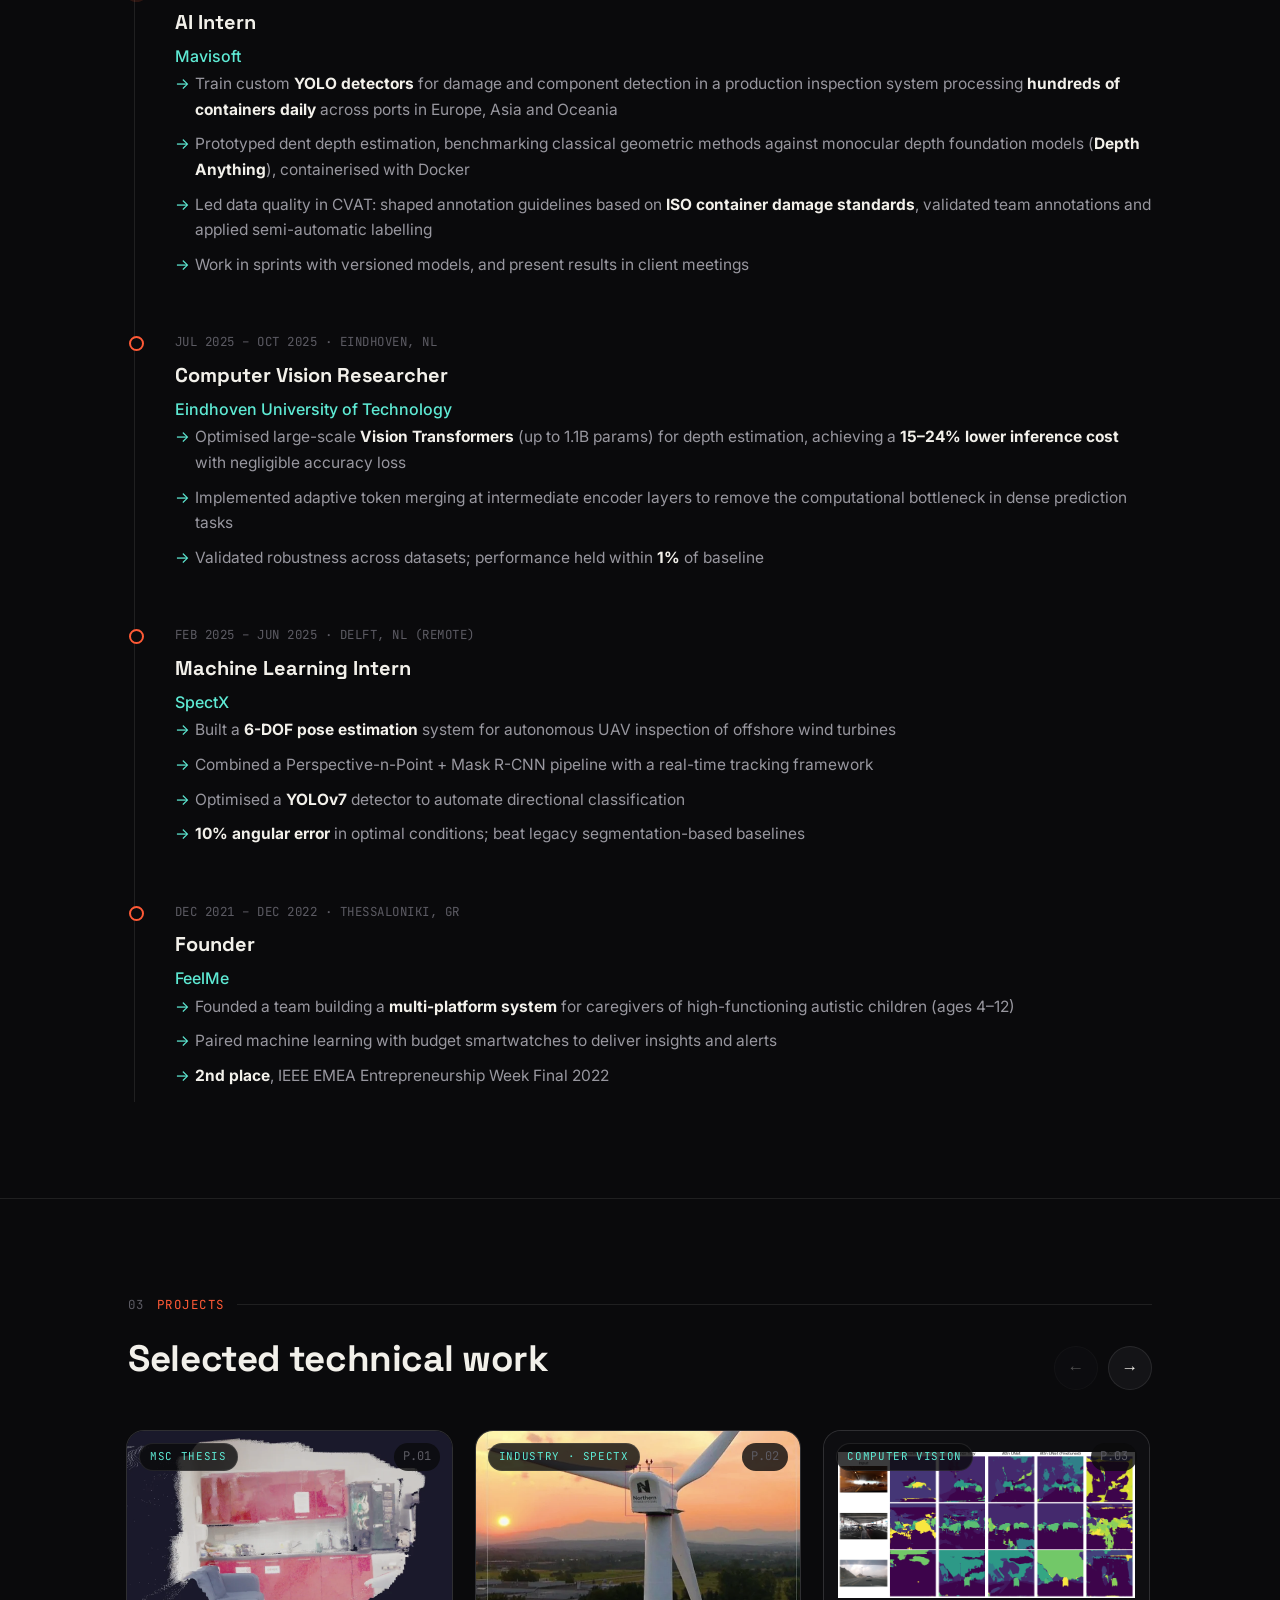
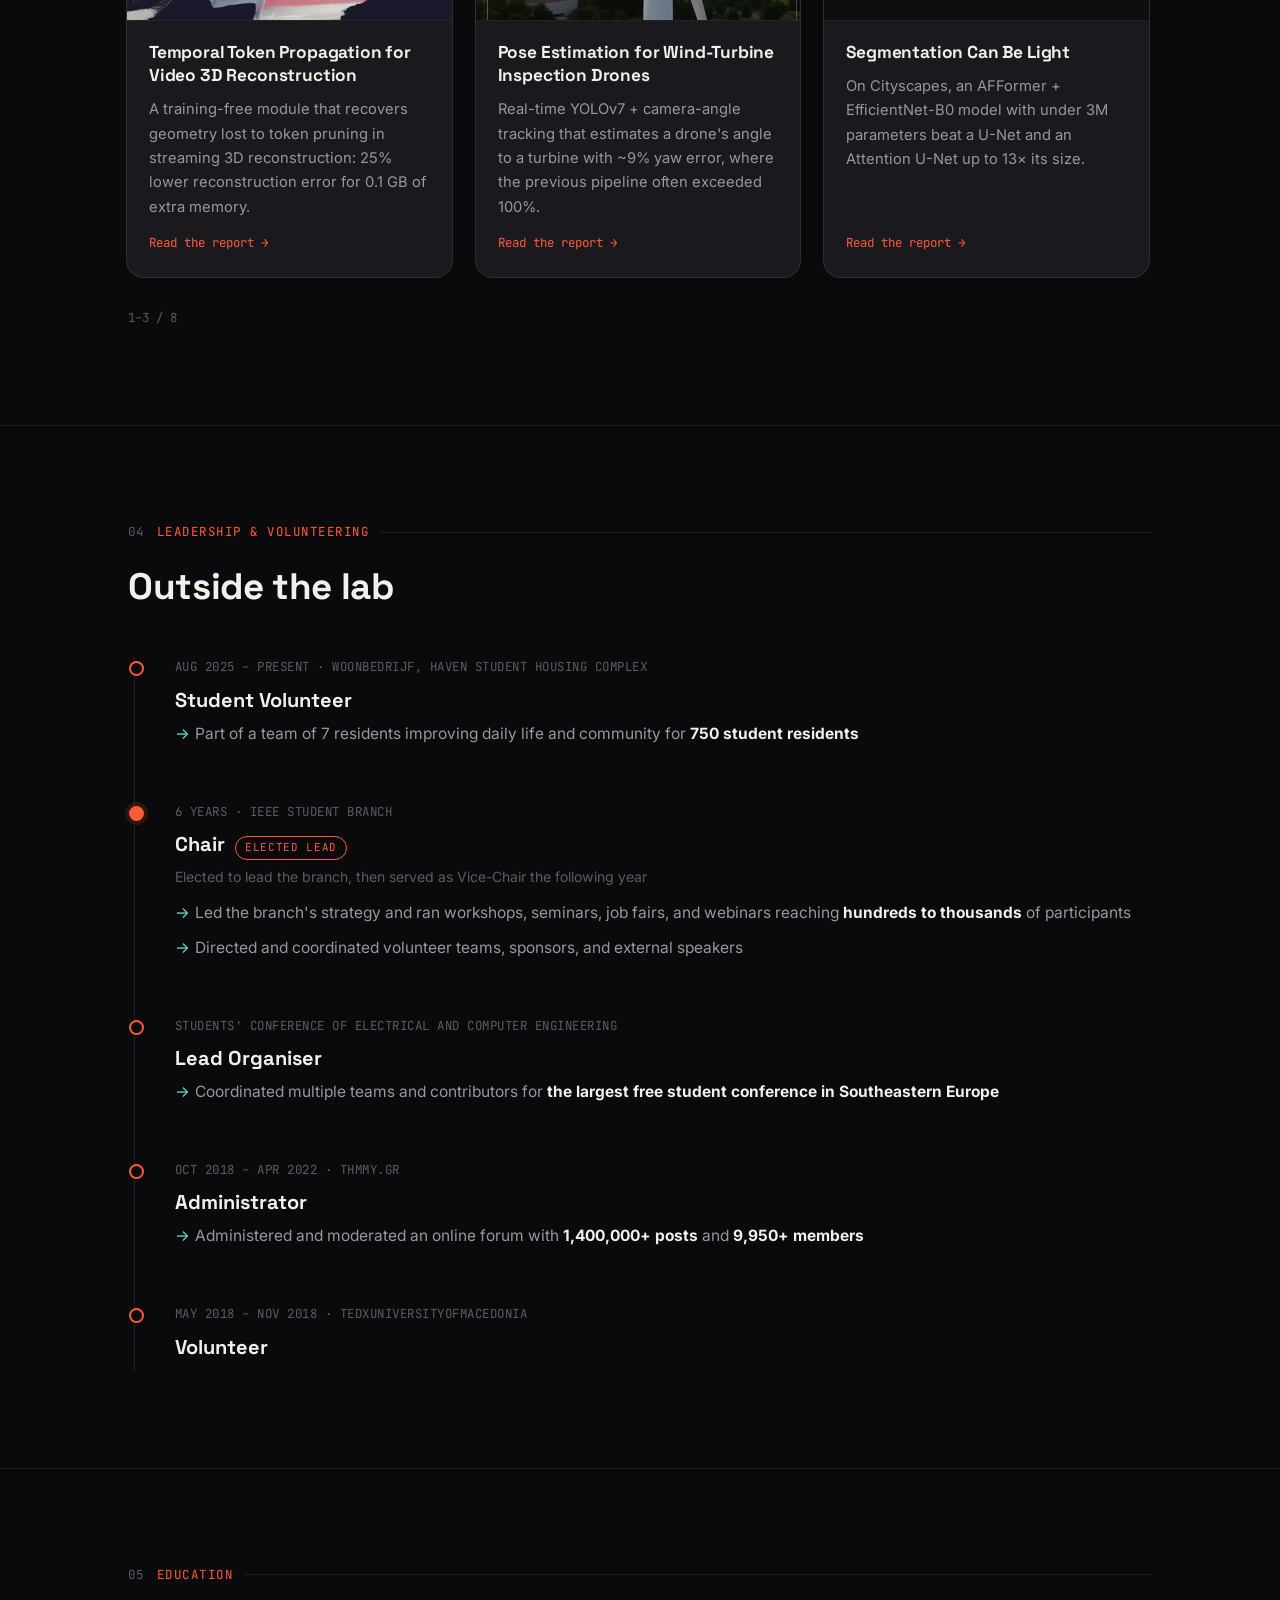
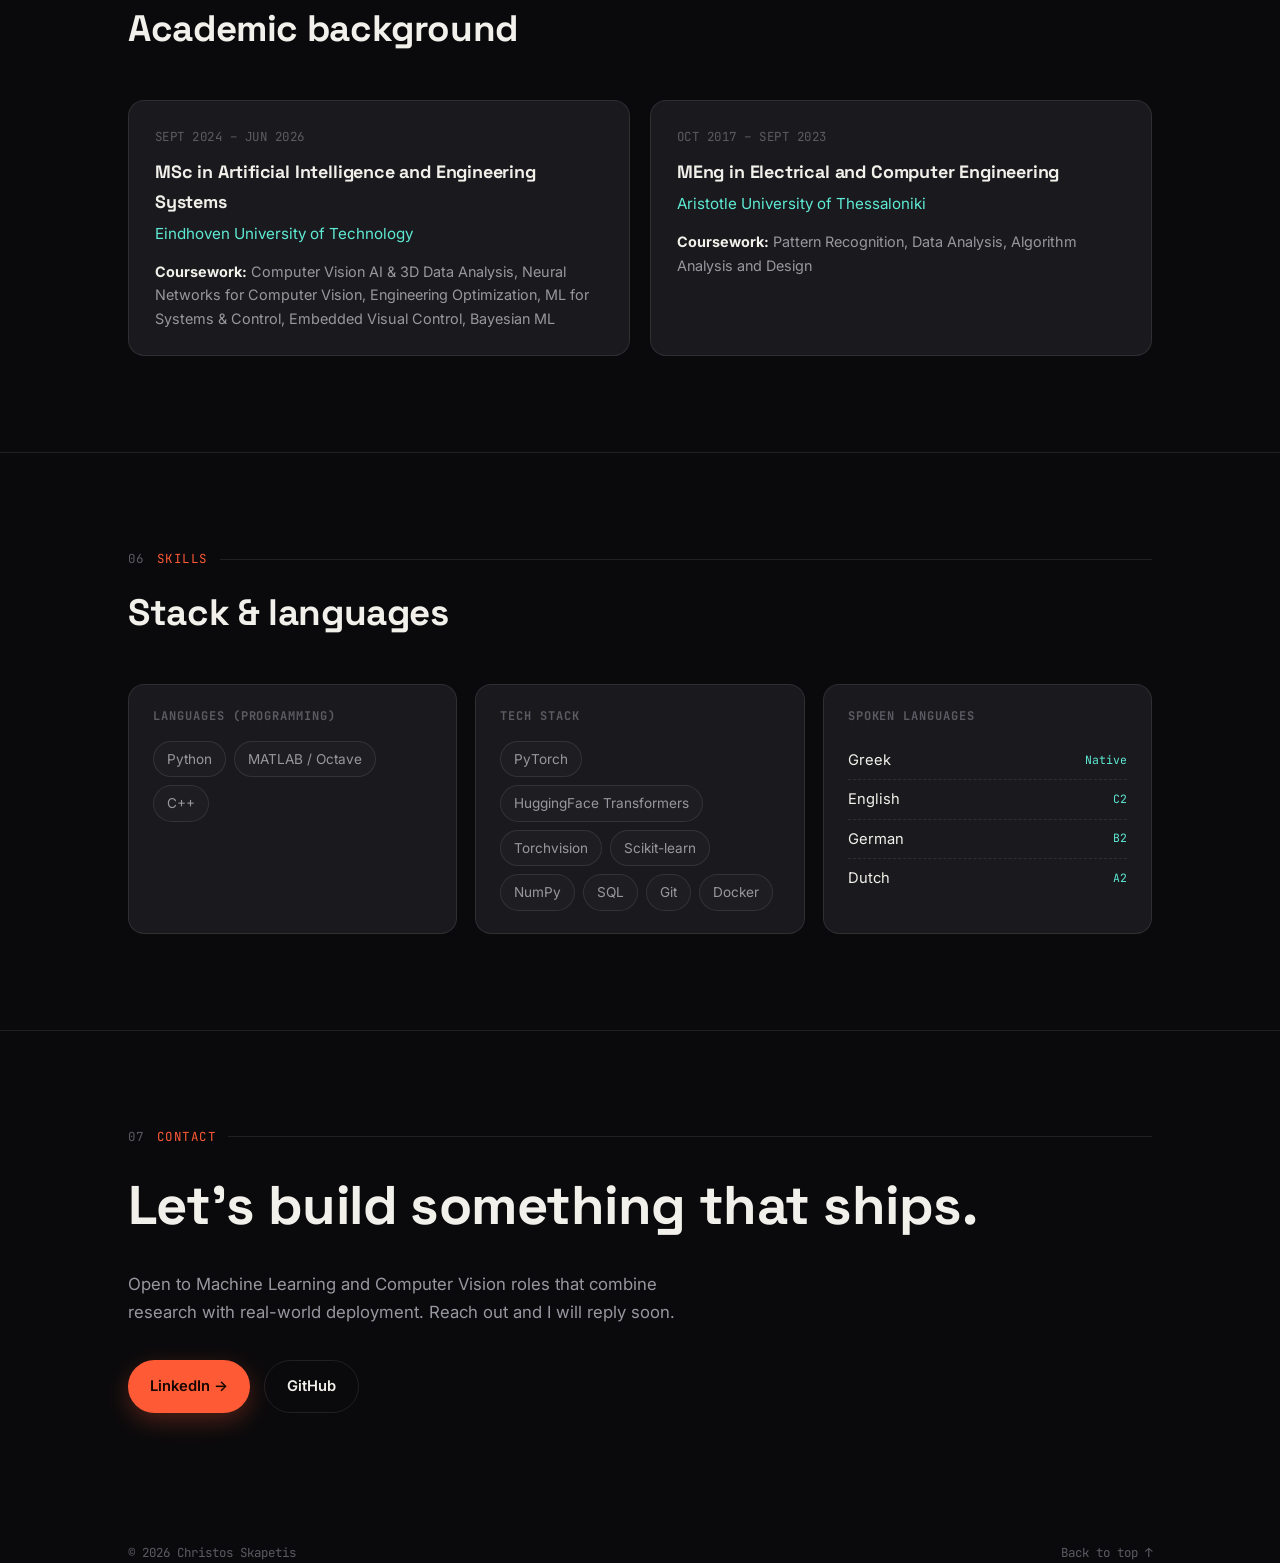
==== commit 10f03a32: "Update hero tag to current role" ====
--- a/index.html
+++ b/index.html
@@ -683,7 +683,7 @@
             <div class="hero-photo-frame">
                 <img src="images/profile.jpg" alt="Christos Skapetis">
             </div>
-            <div class="hero-photo-tag">// currently: streaming 3D reconstruction</div>
+            <div class="hero-photo-tag">// currently: container inspection at Mavisoft</div>
         </div>
     </div>
 </header>
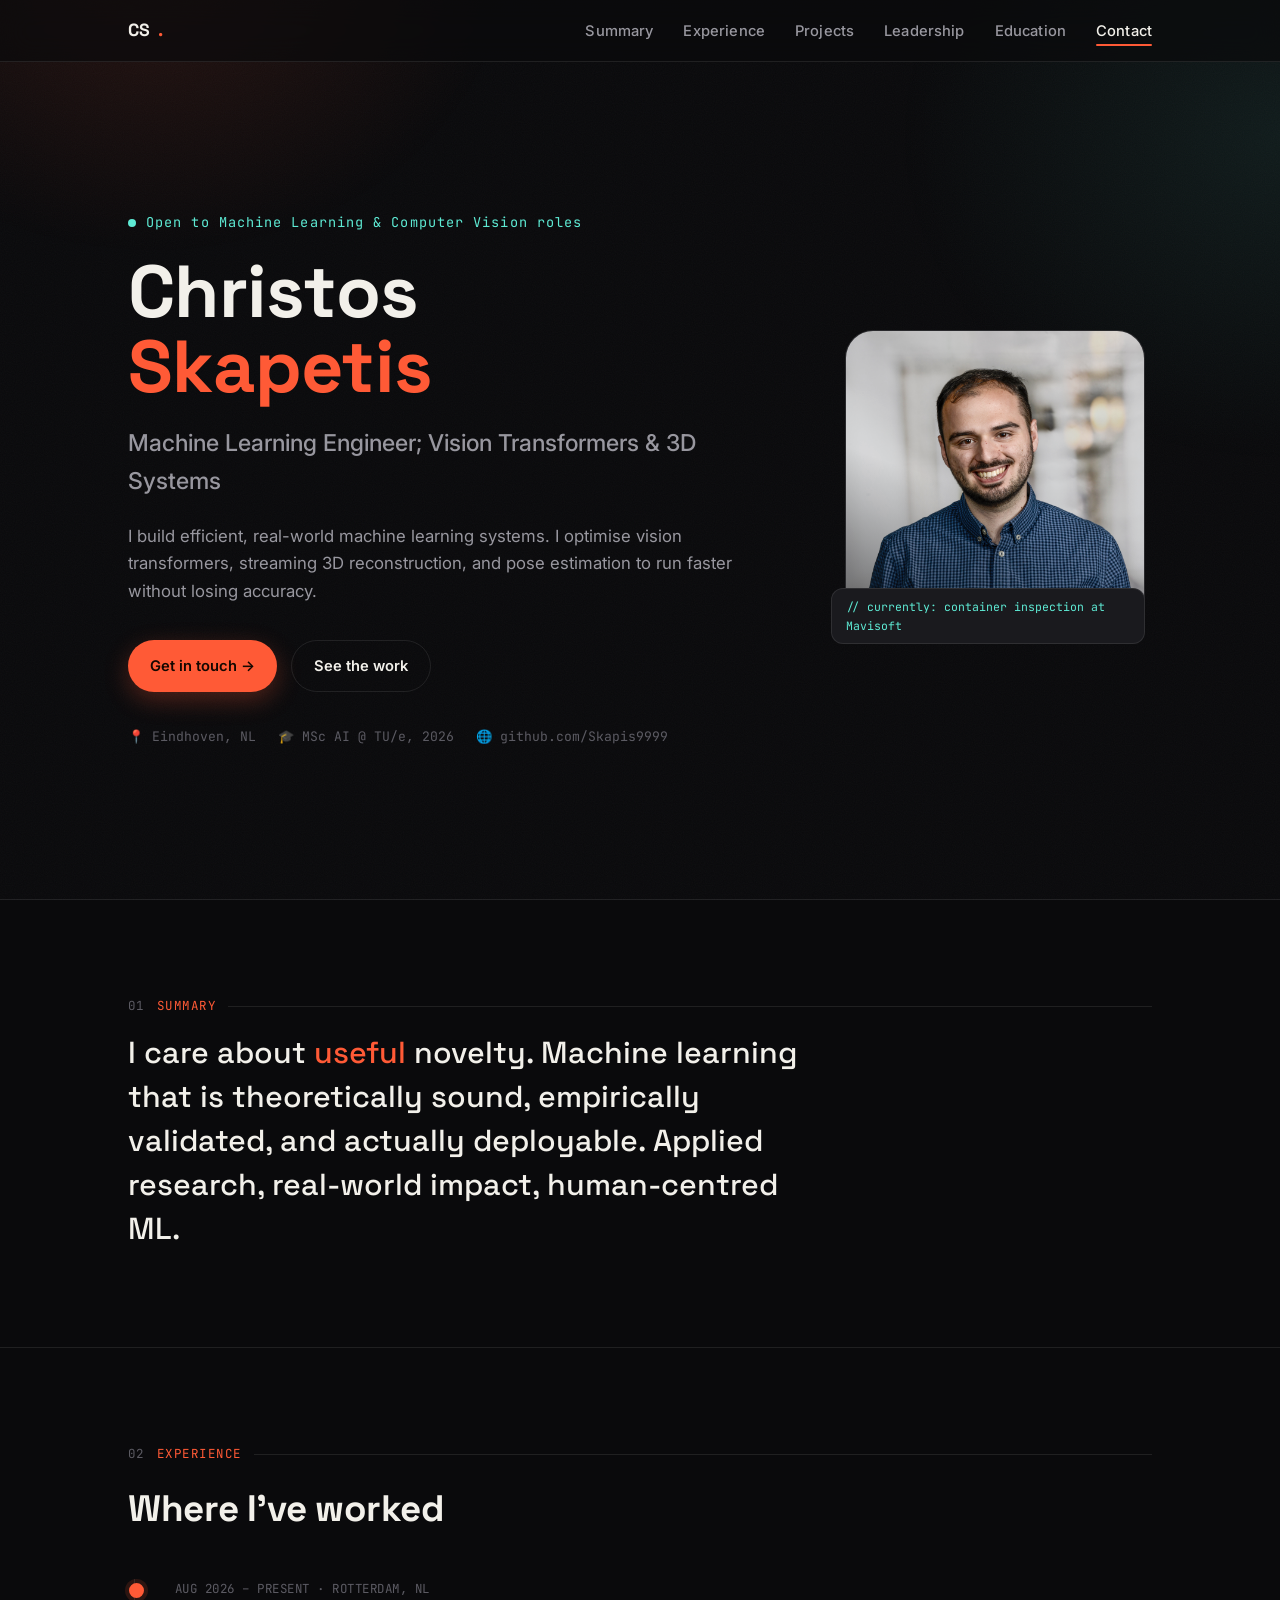
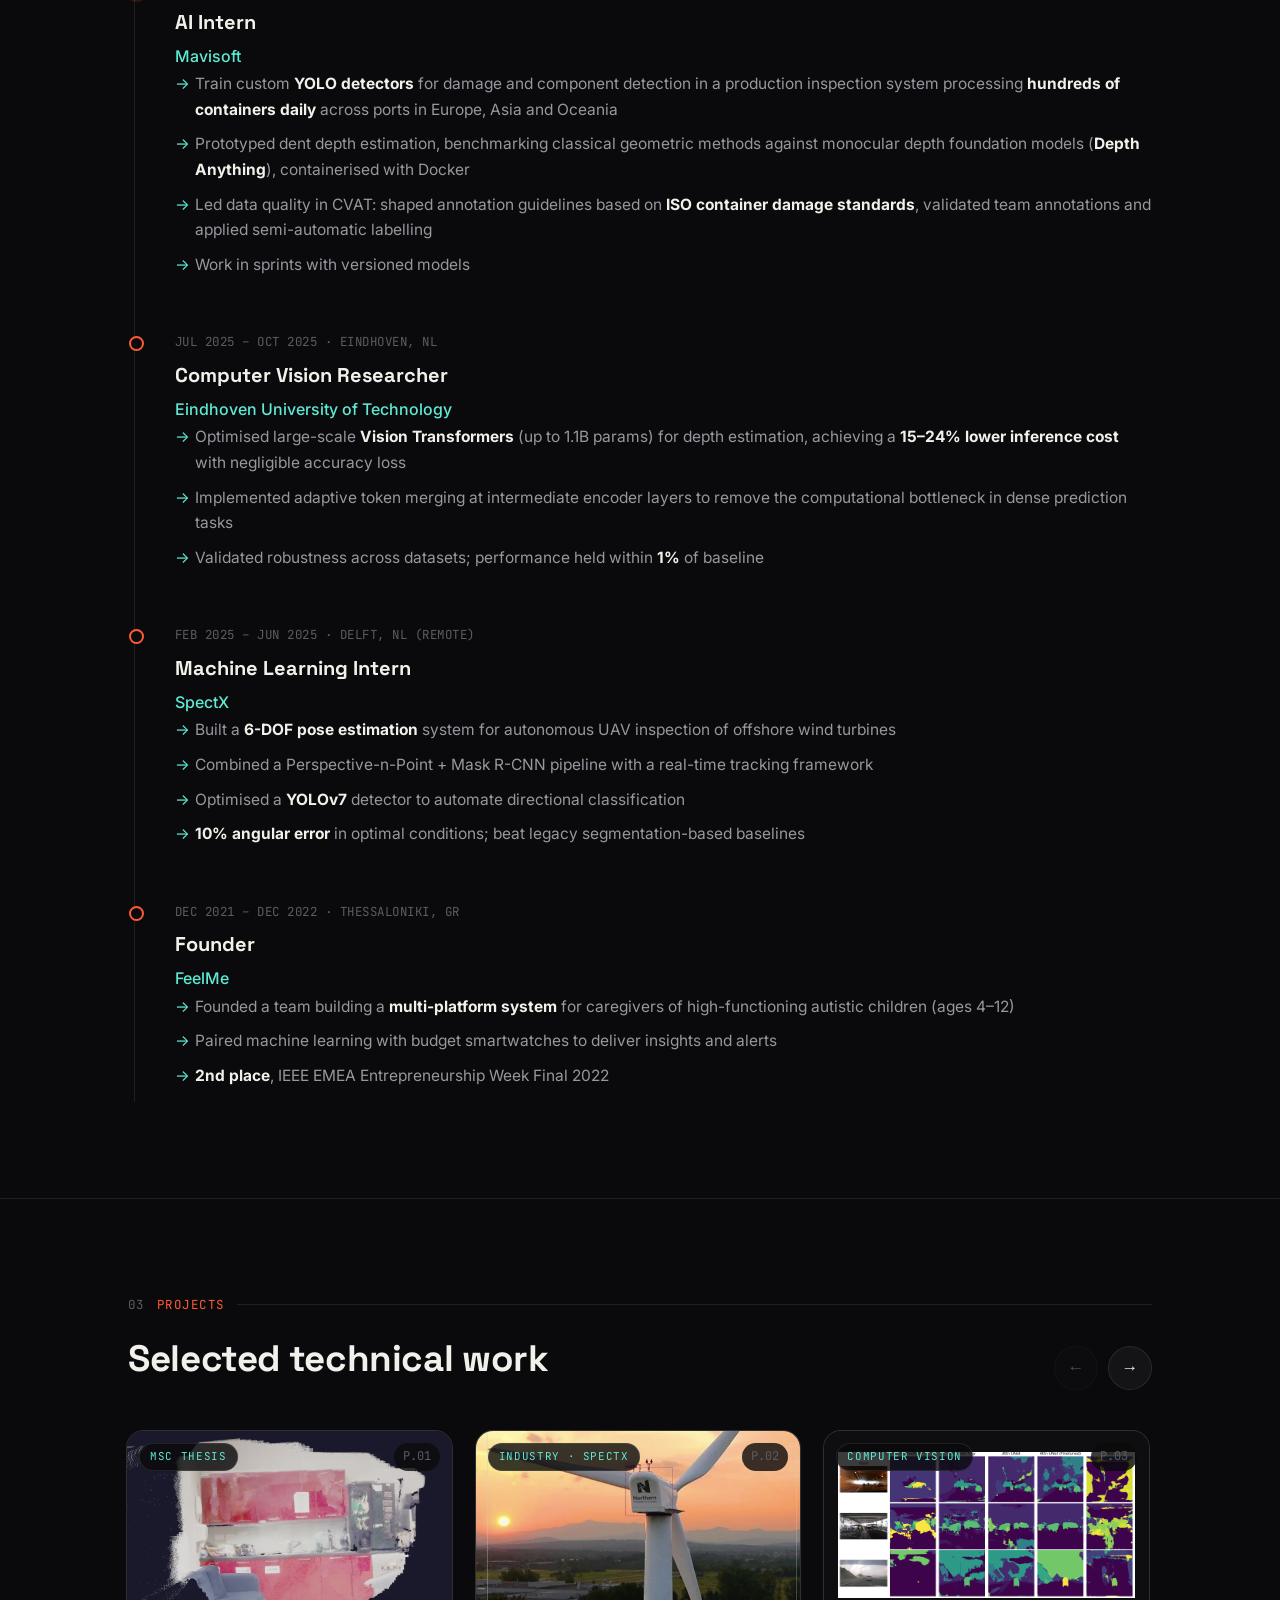
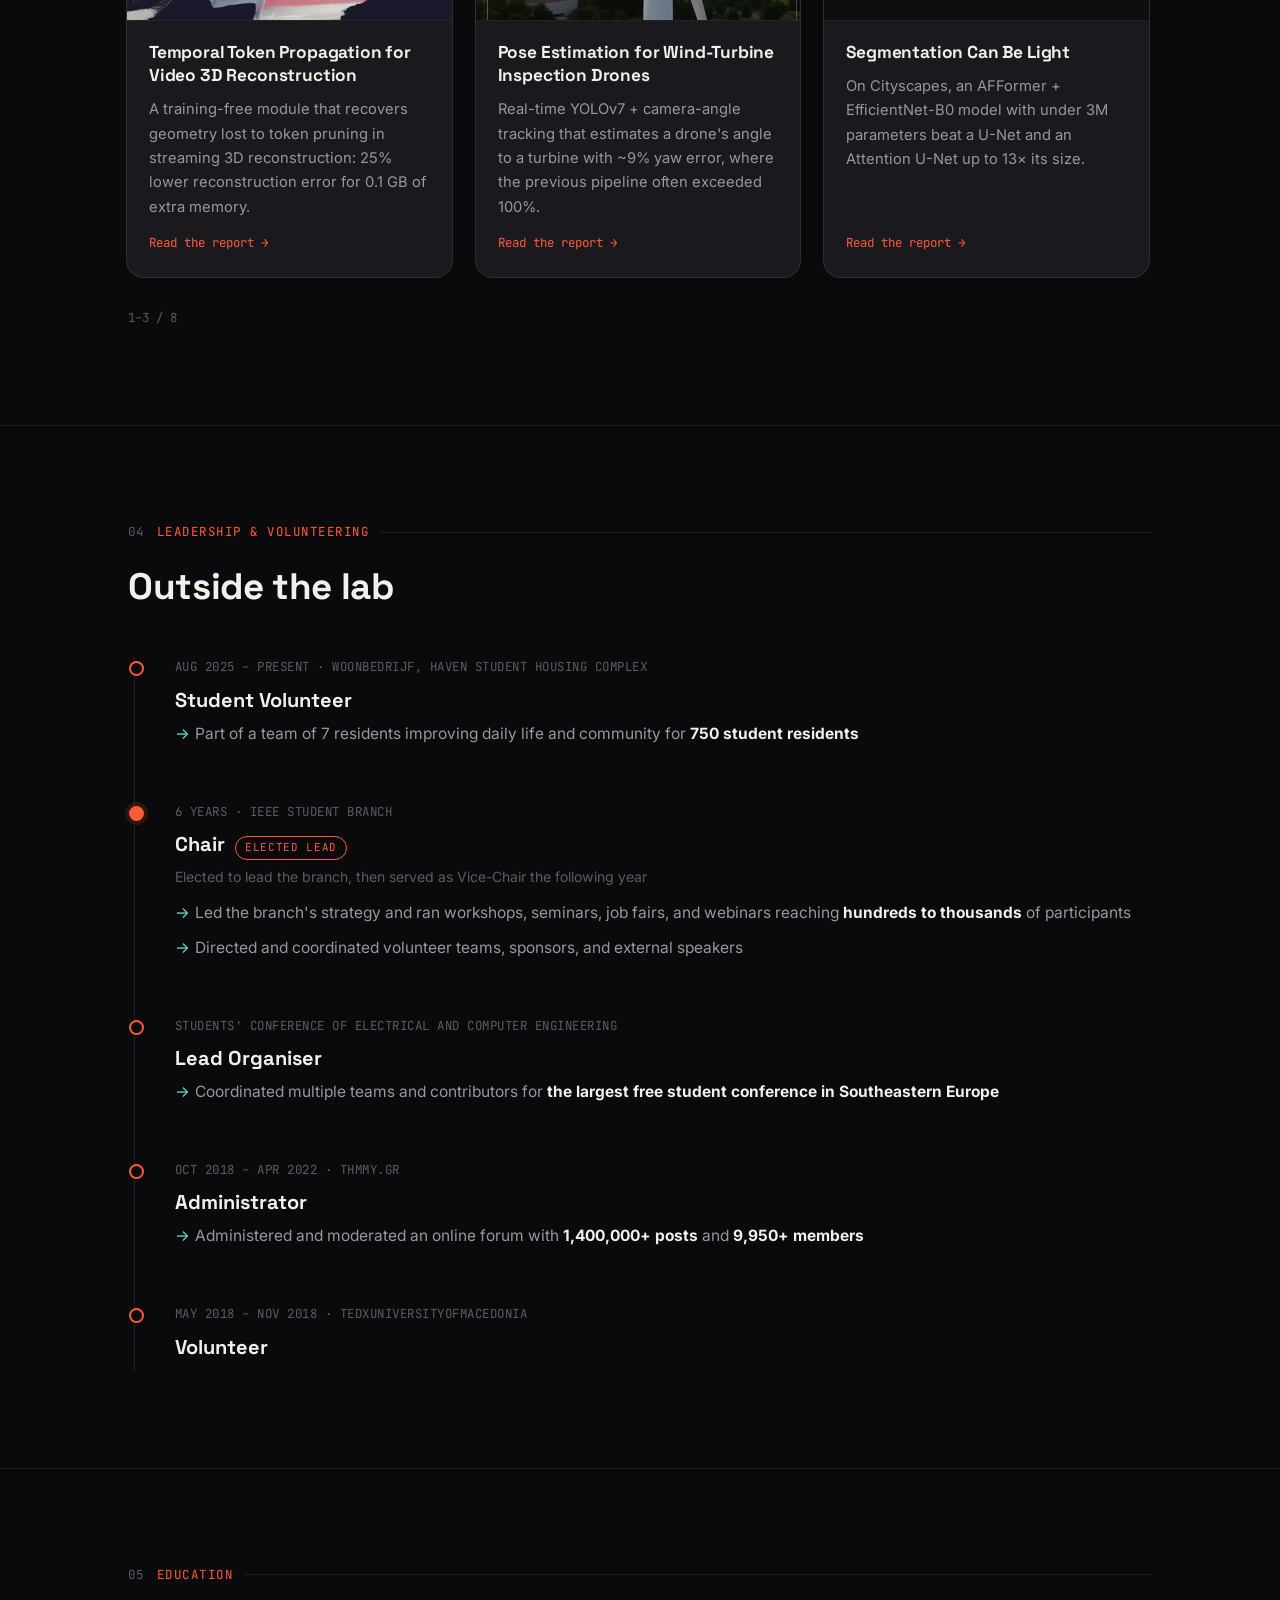
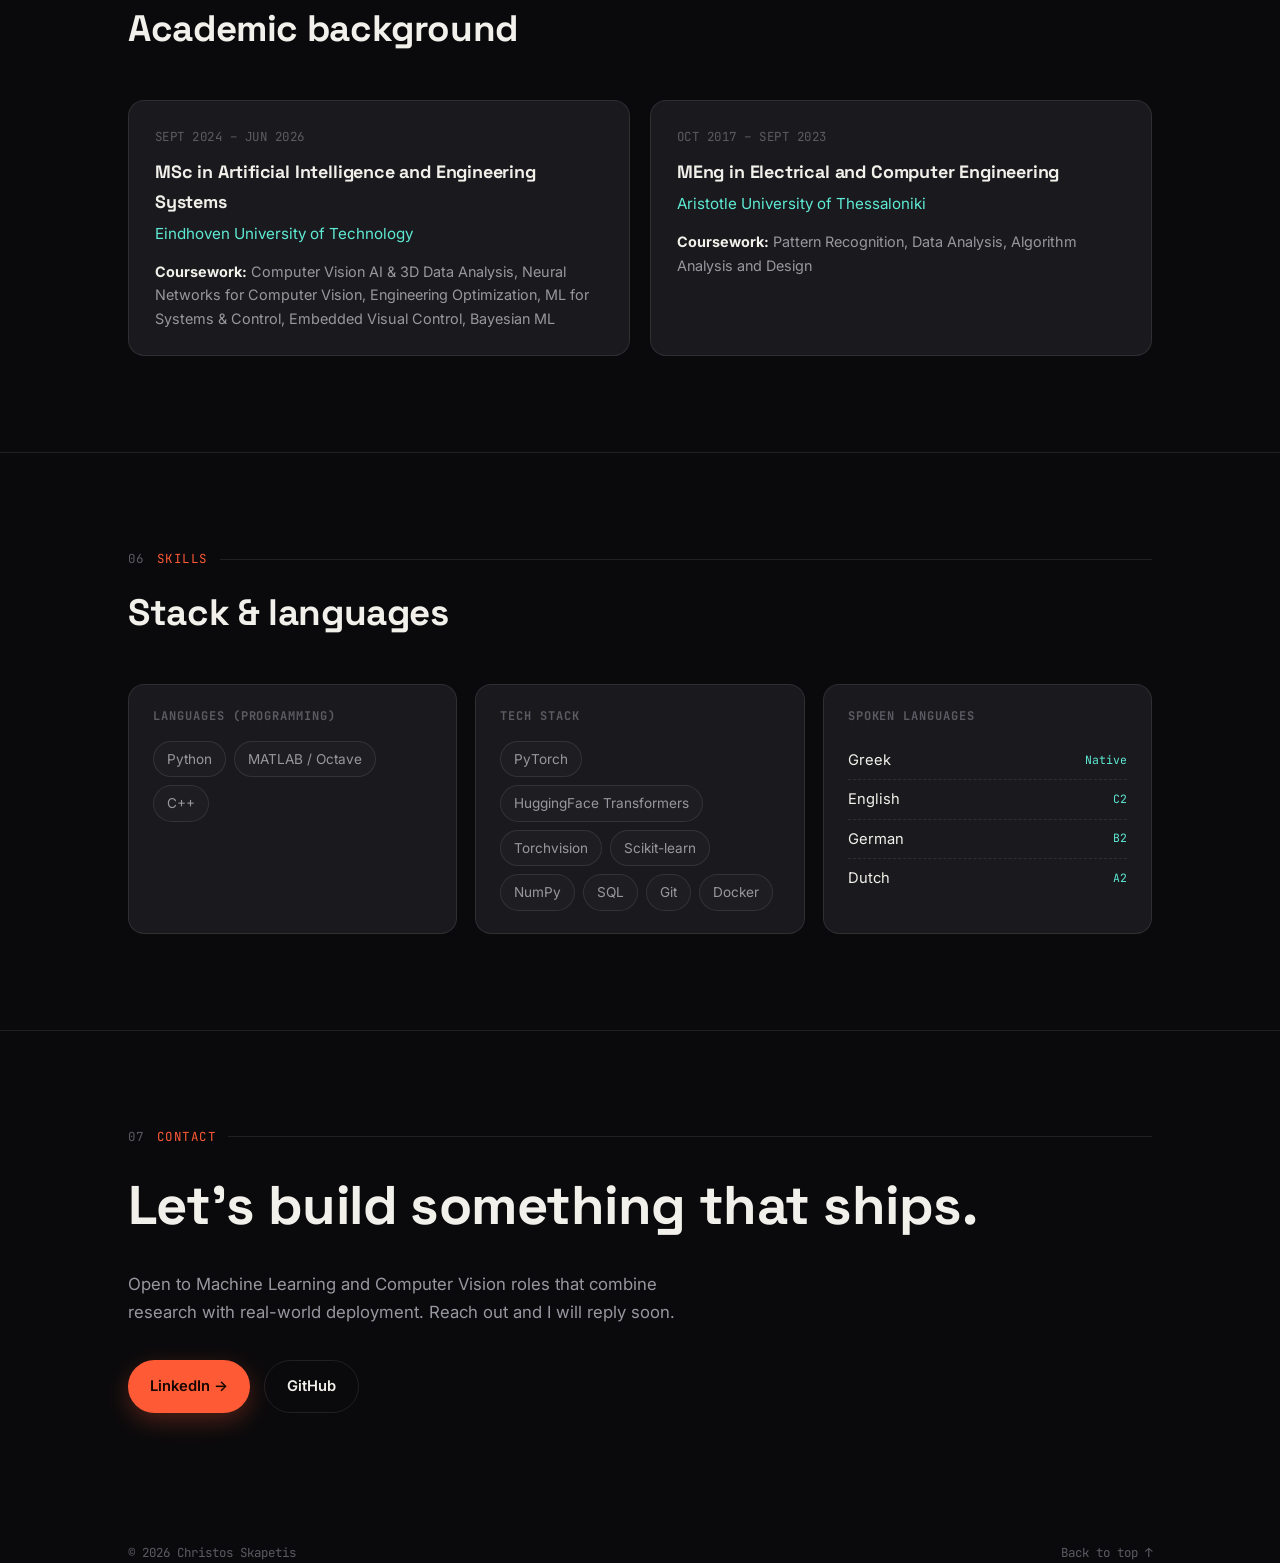
==== commit d95f6e77: "Trim Mavisoft ways-of-working bullet" ====
--- a/index.html
+++ b/index.html
@@ -713,7 +713,7 @@
                     <li>Train custom <strong>YOLO detectors</strong> for damage and component detection in a production inspection system processing <strong>hundreds of containers daily</strong> across ports in Europe, Asia and Oceania</li>
                     <li>Prototyped dent depth estimation, benchmarking classical geometric methods against monocular depth foundation models (<strong>Depth Anything</strong>), containerised with Docker</li>
                     <li>Led data quality in CVAT: shaped annotation guidelines based on <strong>ISO container damage standards</strong>, validated team annotations and applied semi-automatic labelling</li>
-                    <li>Work in sprints with versioned models, and present results in client meetings</li>
+                    <li>Work in sprints with versioned models</li>
                 </ul>
             </div>
 
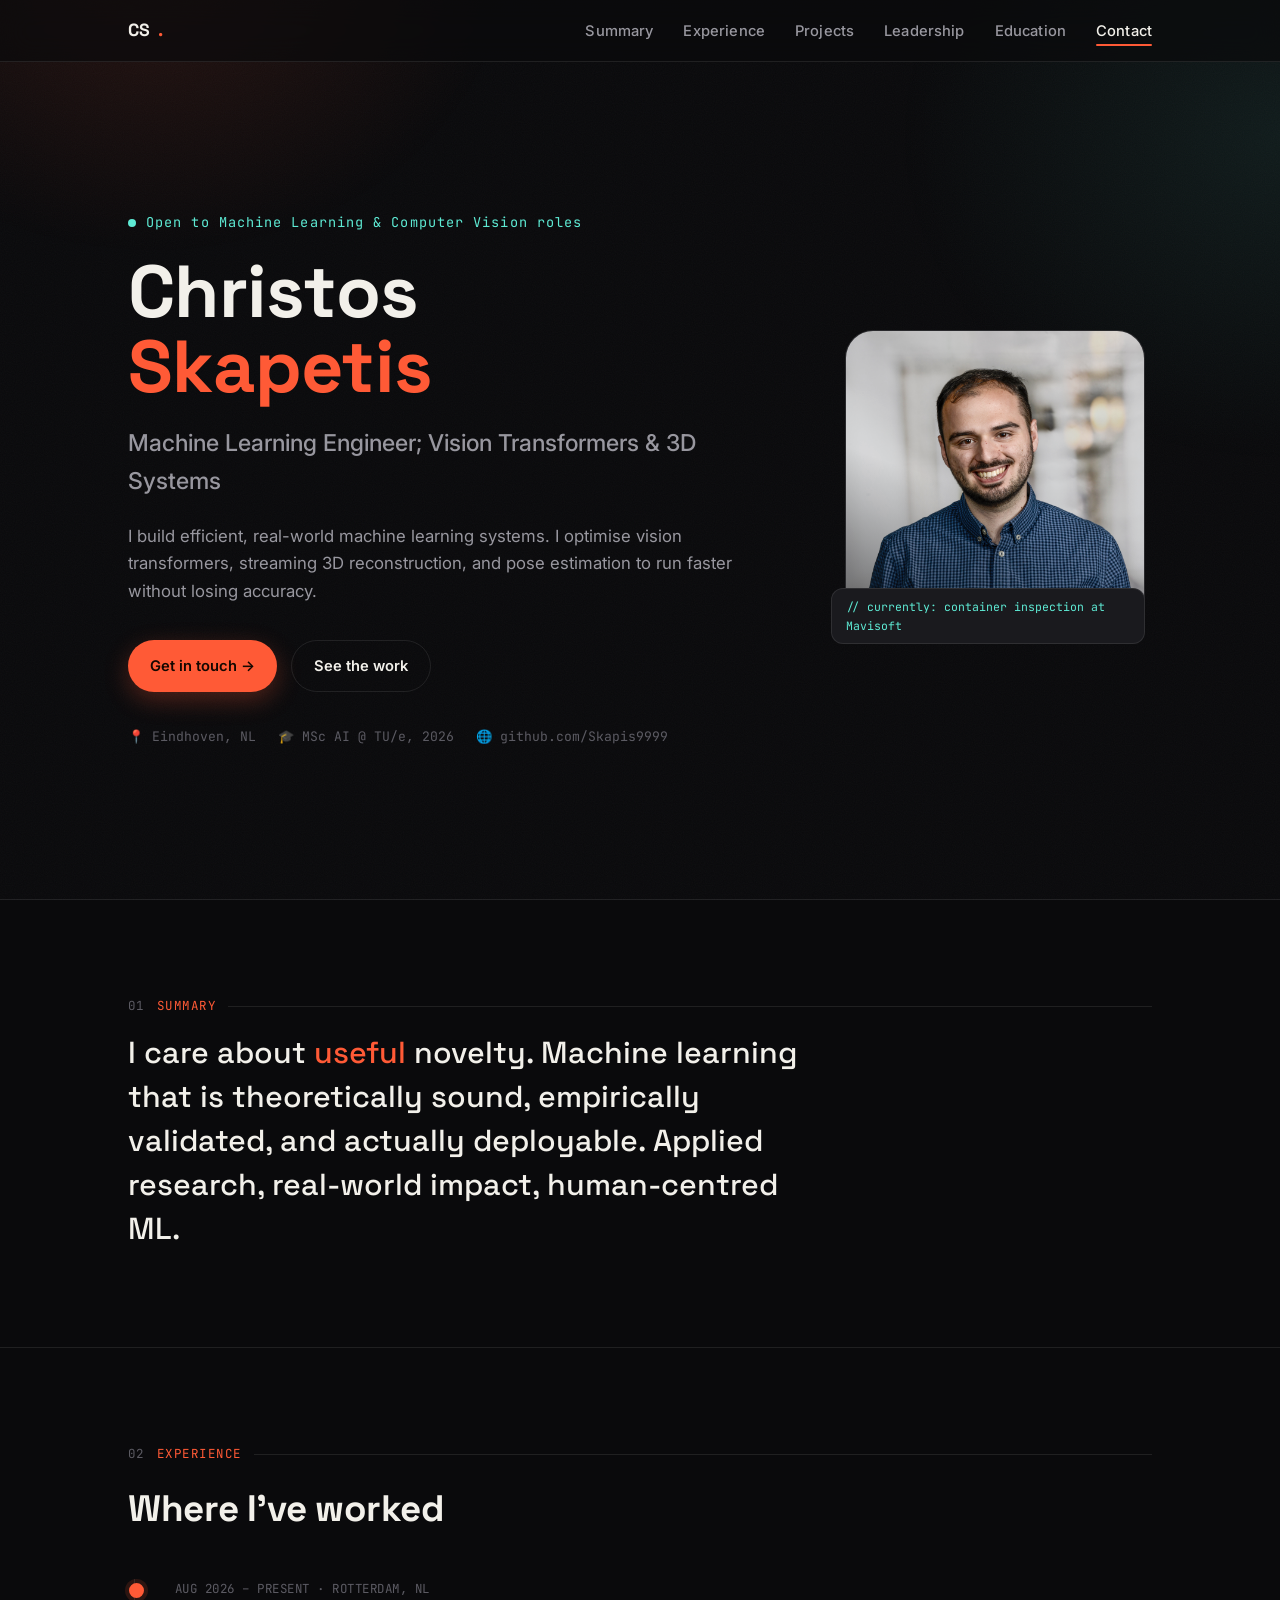
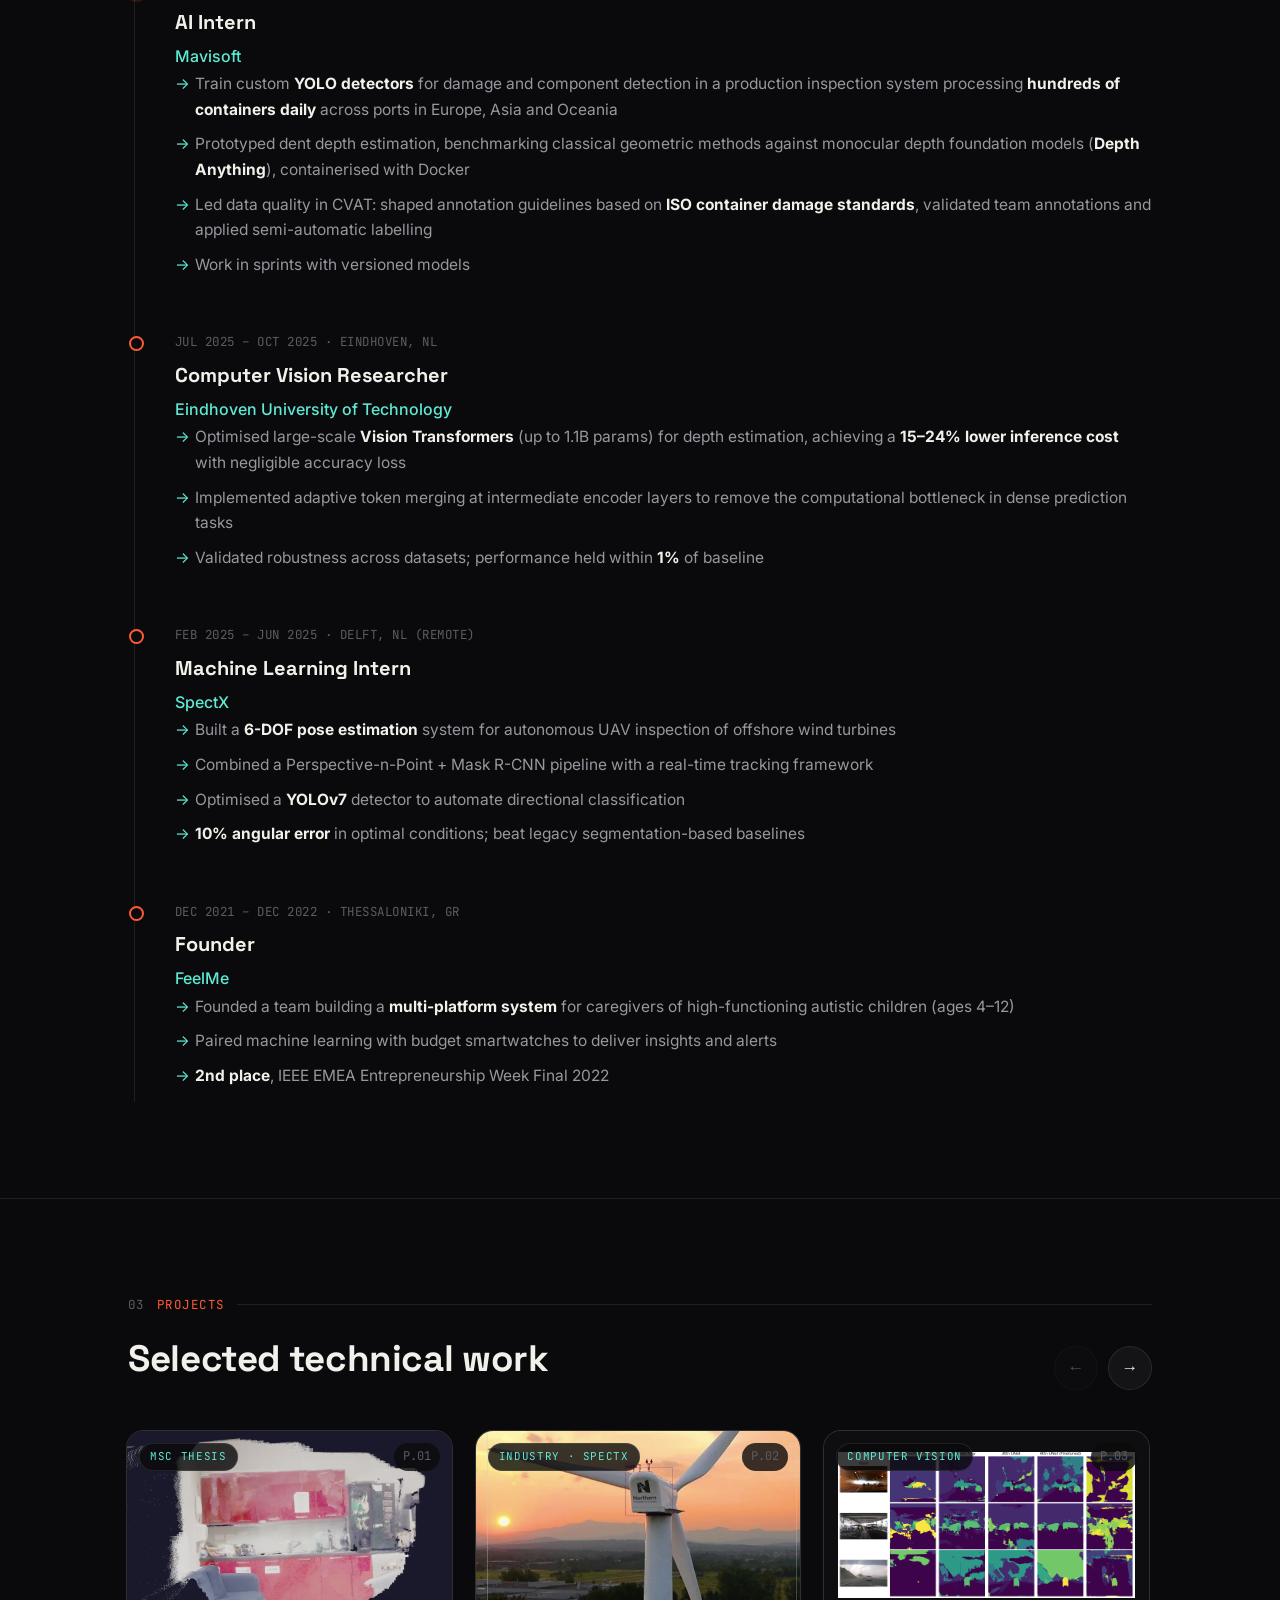
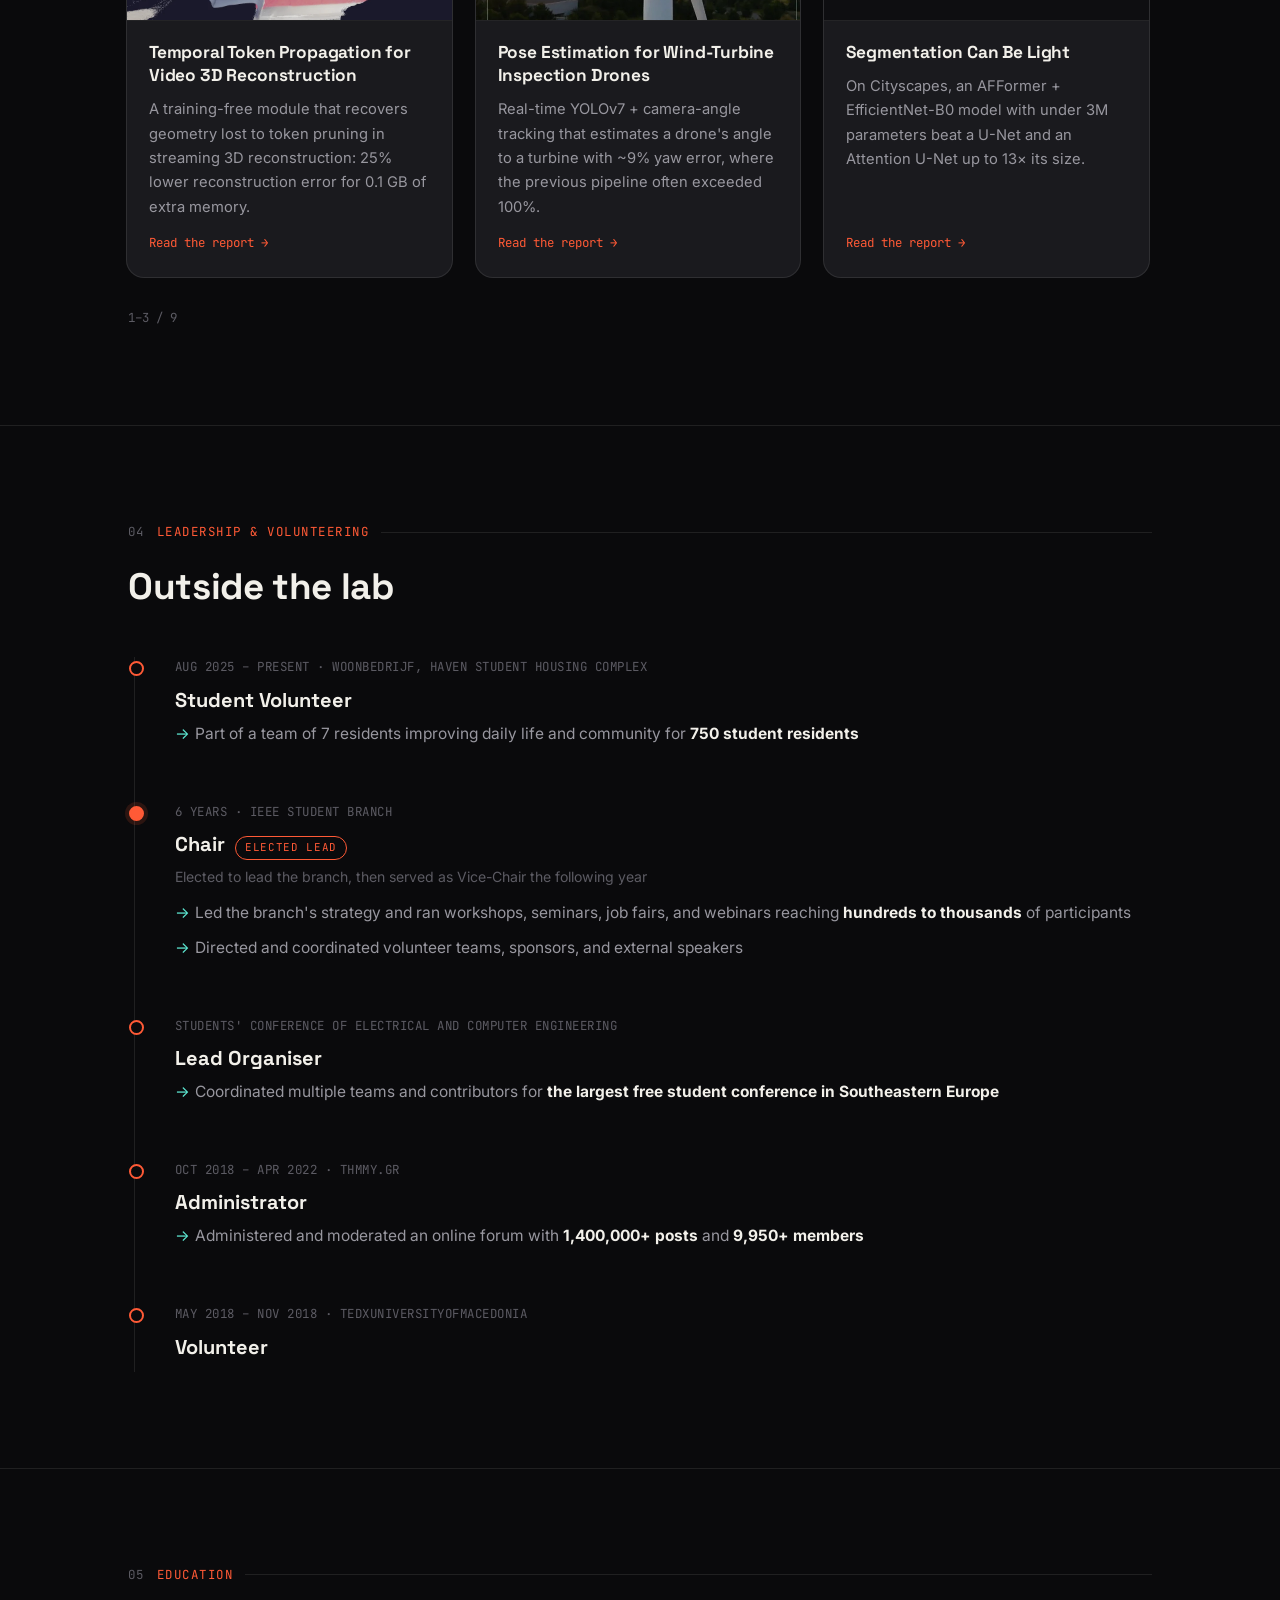
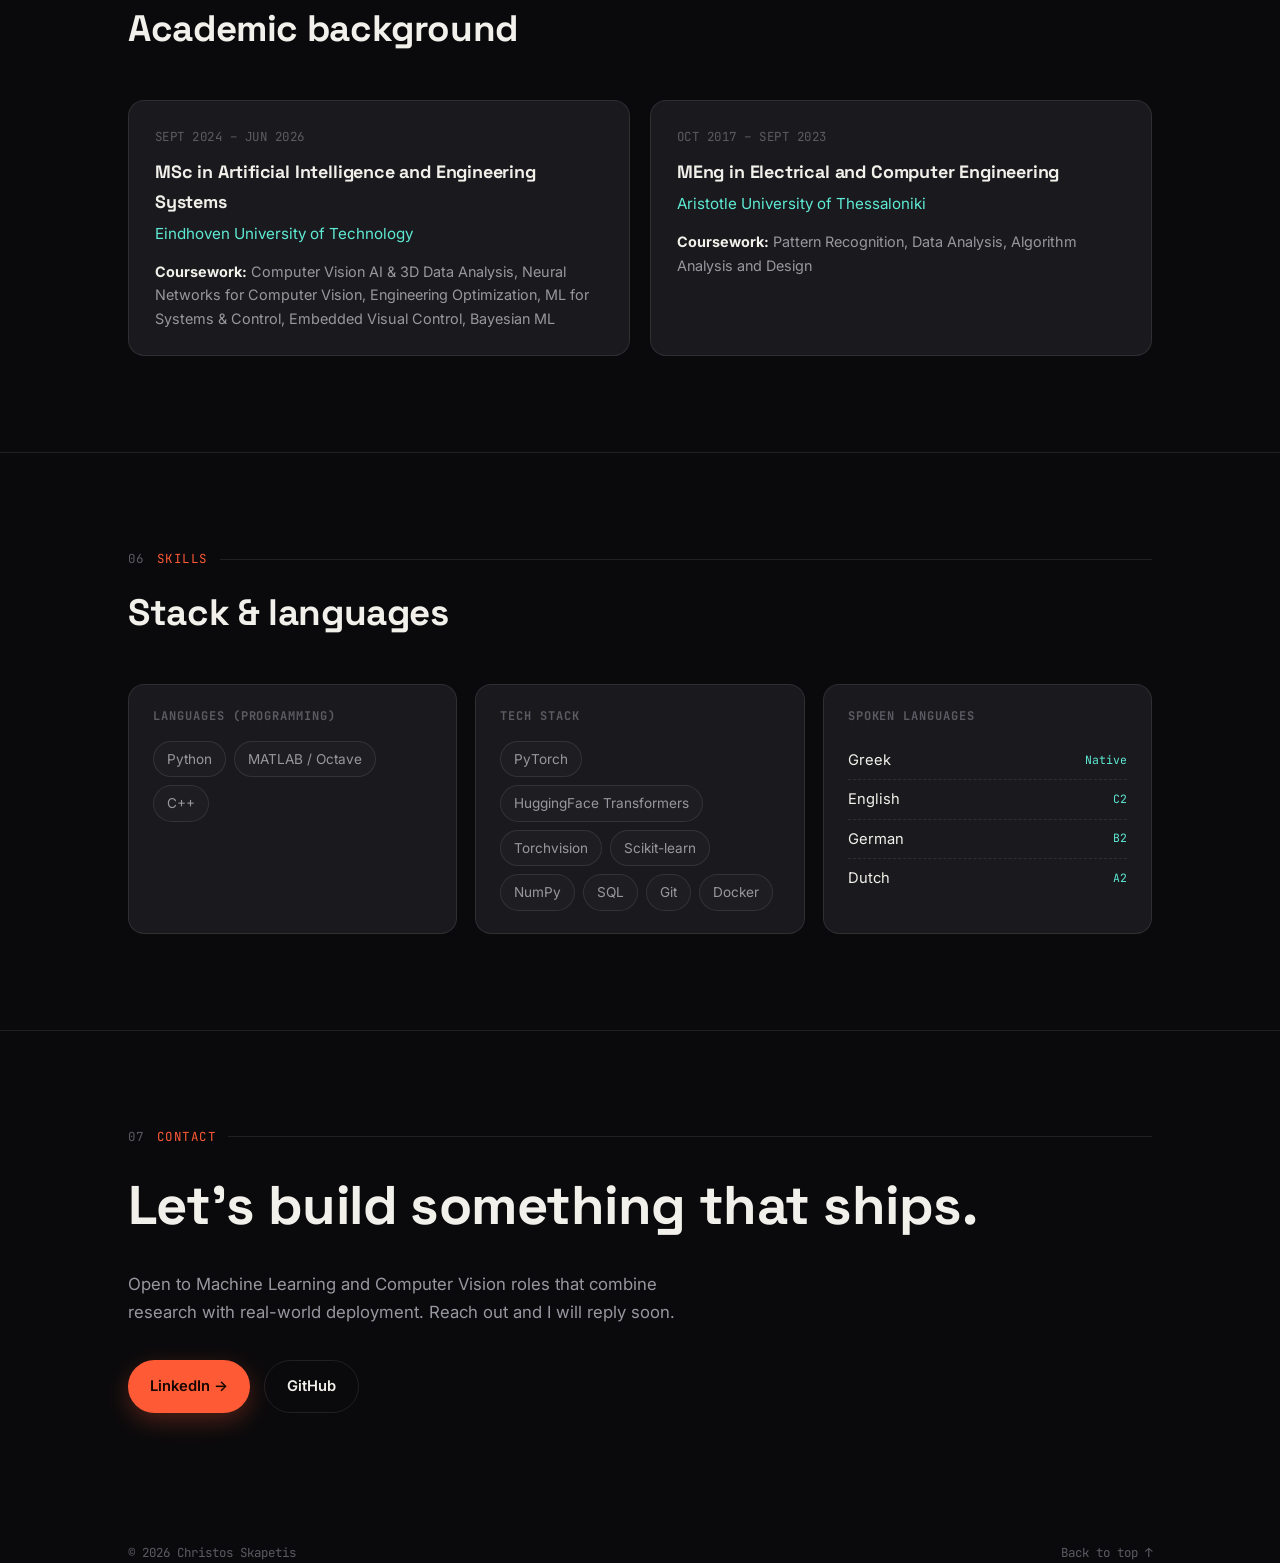
==== commit 52f7d5e5: "Add JobRadar project and repository links" ====
--- a/index.html
+++ b/index.html
@@ -875,6 +875,19 @@
                     <span class="project-cta">Read the report →</span>
                 </div>
             </a>
+
+            <a class="project-card" href="projects/jobradar.html">
+                <span class="project-kind">LLM Systems</span>
+                <span class="project-index">P.09</span>
+                <div class="project-image-wrap">
+                    <img src="images/projects/jobradar/pipeline.svg" alt="JobRadar pipeline from job collection through a local LLM and scoring to a dashboard and a headless AI agent" loading="lazy">
+                </div>
+                <div class="project-body">
+                    <h3>JobRadar: LLM Job Matching with an AI Agent</h3>
+                    <p>Collects jobs from 160+ sources, ranks them with embeddings and a local LLM, learns from my tags, and hands the best ones to a headless AI agent.</p>
+                    <span class="project-cta">Read the report →</span>
+                </div>
+            </a>
         </div>
         <div class="carousel-count" id="carCount" aria-live="polite"></div>
     </div>
